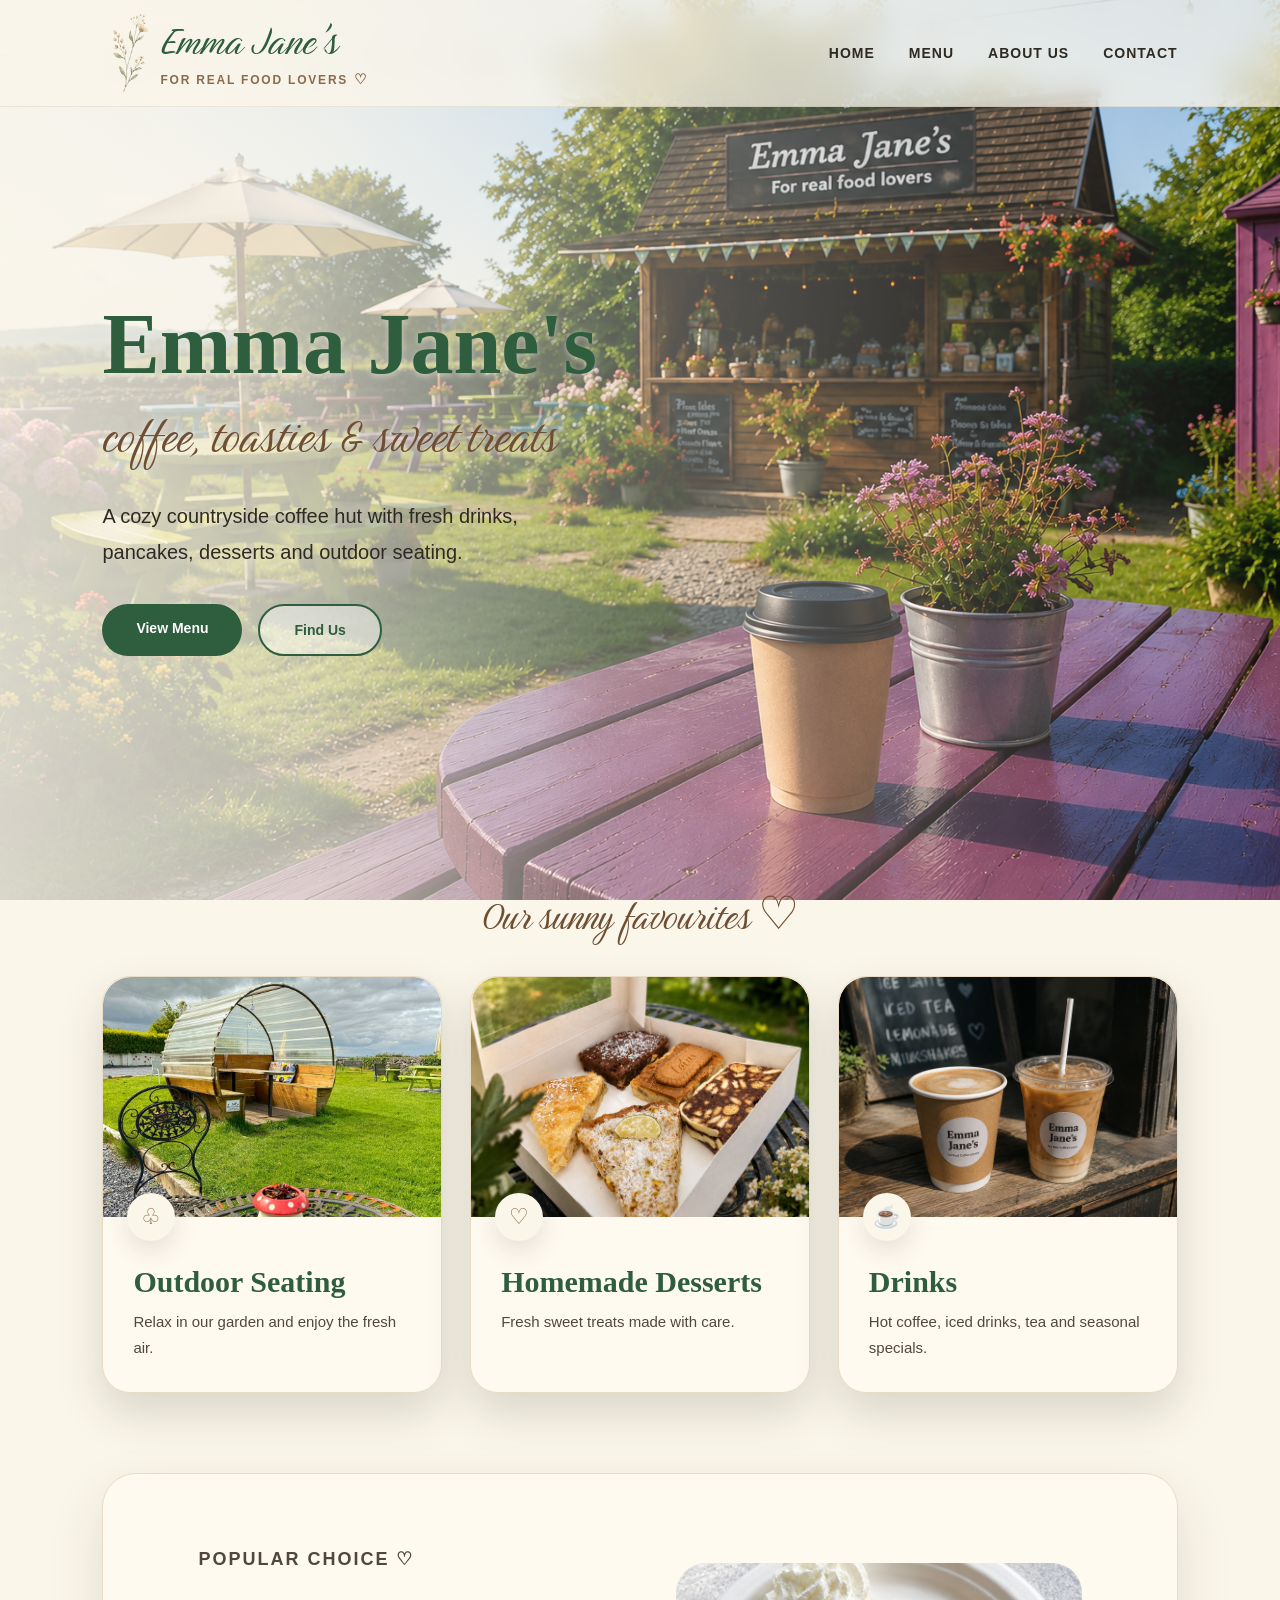
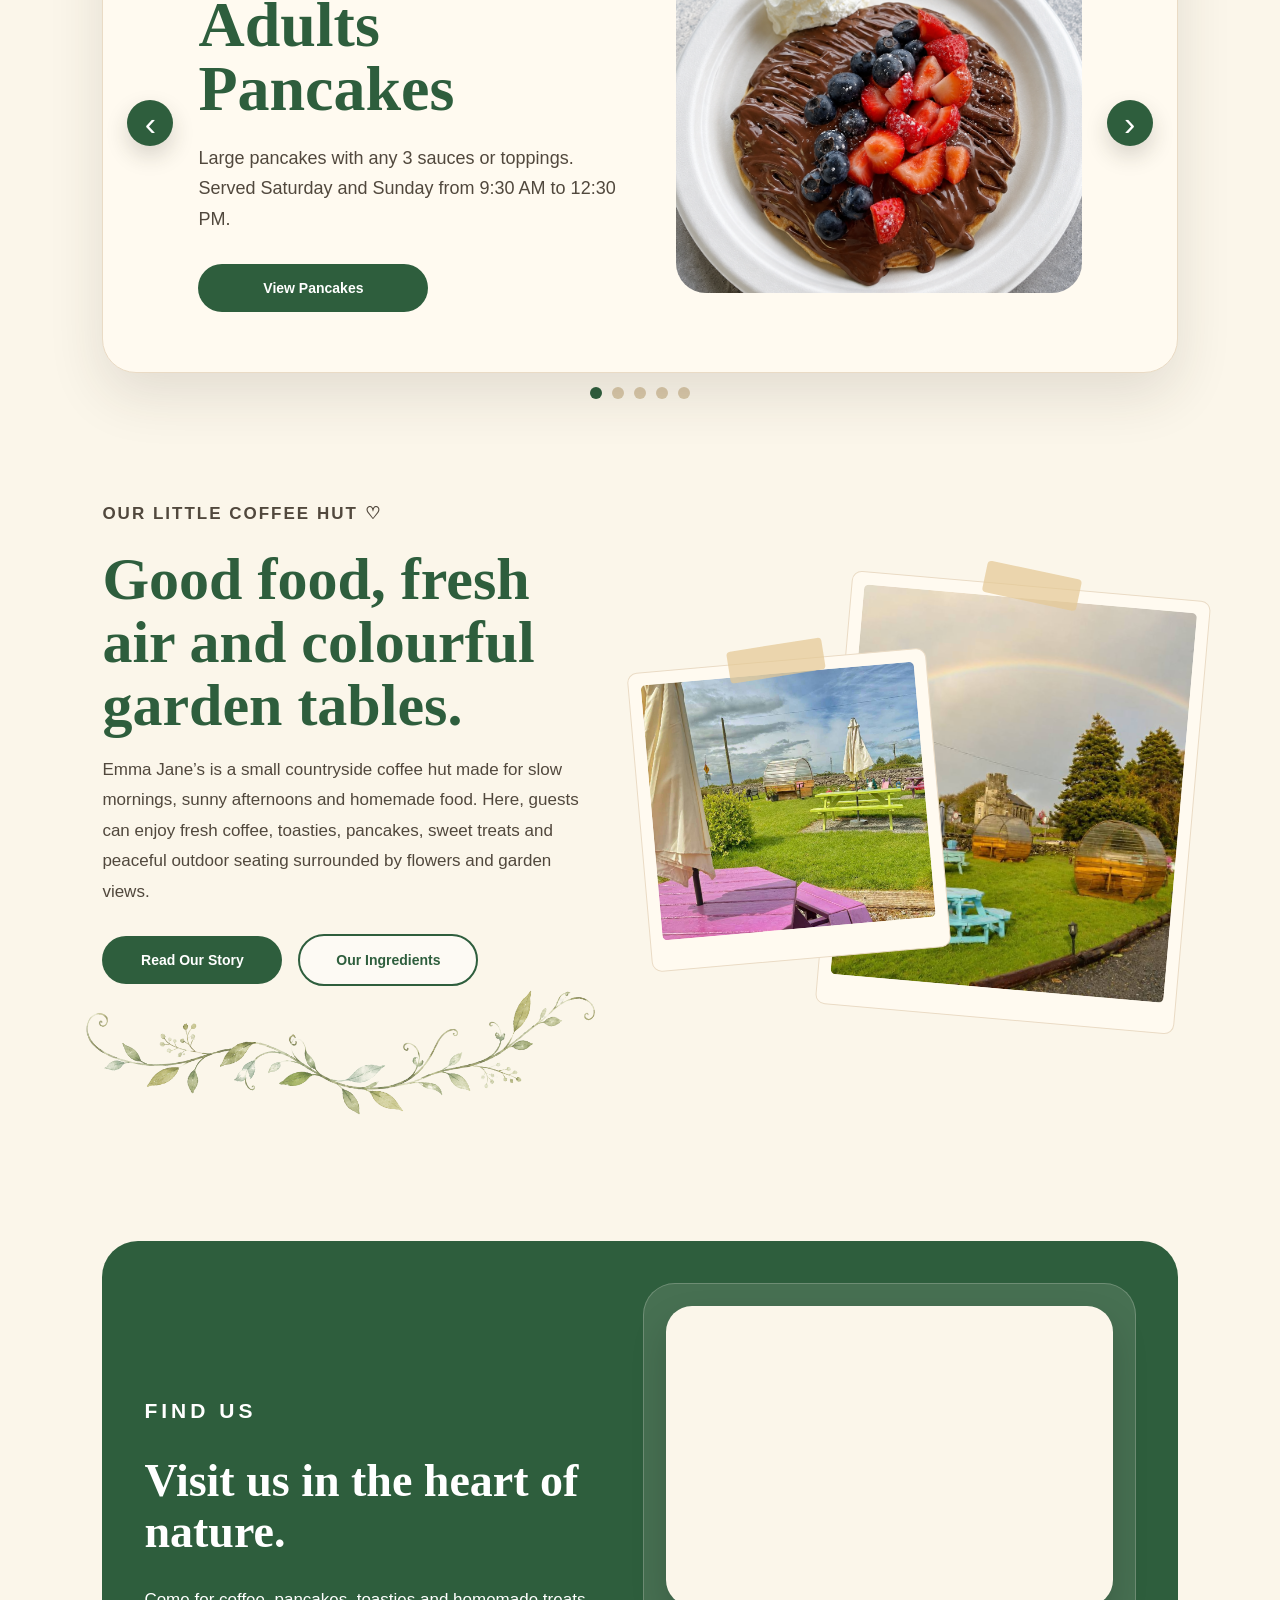
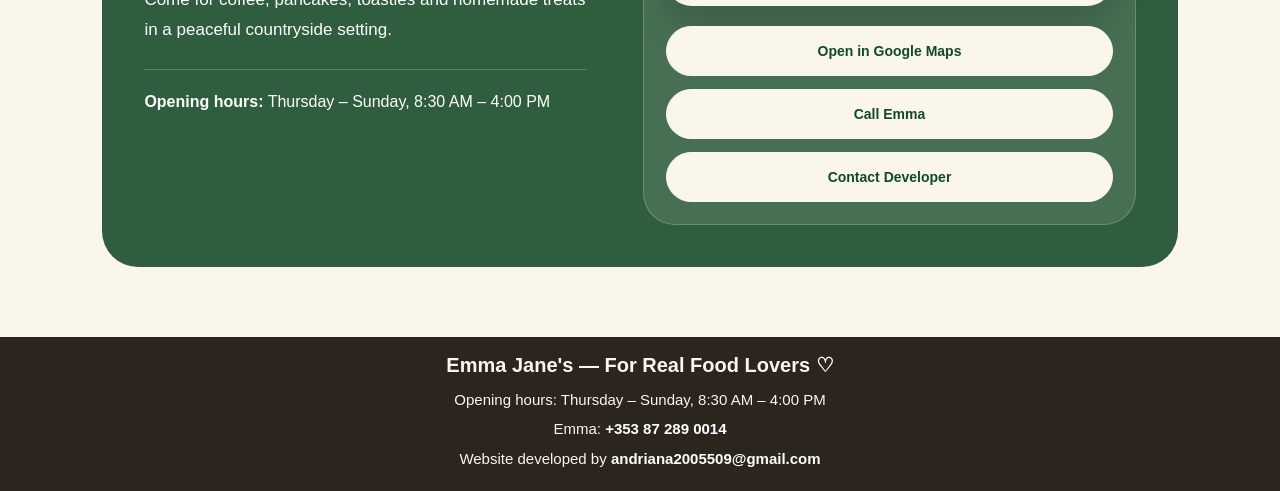
==== index.html @ 01cd0d57 "Add favicon" ====
<!DOCTYPE html>
<html lang="en">
<head>
    <meta charset="UTF-8">
    <meta name="viewport" content="width=device-width, initial-scale=1.0">

    <title>Emma Jane's Coffee Hut | Coffee, Toasties & Sweet Treats</title>
    <meta name="description" content="Emma Jane's Coffee Hut with coffee, toasties, pancakes, cakes, outdoor seating, vegan and gluten free treats.">
<link rel="icon" type="image/png" href="./assets/images/hero/favicon.png">
    <link rel="stylesheet" href="assets/css/style.css">
    <link rel="stylesheet" href="assets/css/home.css">
</head>

<body>

<header class="header">
    <nav class="navbar">
        <a href="index.html" class="logo">
            Emma Jane's
            <span>For Real Food Lovers</span>
        </a>

        <ul class="nav-links" id="navMenu">
            <li><a href="index.html">Home</a></li>
            <li><a href="pages/menu.html">Menu</a></li>
            <li><a href="#about">About Us</a></li>
            <li><a href="#contact">Contact</a></li>
        </ul>

        <button class="hamburger-btn" id="hamburgerBtn" aria-label="Open menu">☰</button>
    </nav>
</header>

<main>

    <section class="hero">
        <div class="hero-content">
            <h1>Emma Jane's</h1>

            <p class="tagline">coffee, toasties & sweet treats</p>

            <p class="hero-text">
                A cozy countryside coffee hut with fresh drinks, pancakes,
                desserts and outdoor seating.
            </p>

            <div class="hero-buttons">
                <a href="pages/menu.html" class="btn primary-btn">View Menu</a>
                <a href="#contact" class="btn secondary-btn">Find Us</a>
            </div>
        </div>
    </section>

    <div class="feature-intro">
        <p>Our sunny favourites ♡</p>
    </div>

    <section class="feature-strip">
    <a href="#about" class="feature-card">
        <div class="feature-photo outdoor-photo"></div>

        <div class="feature-content">
            <div class="feature-icon">♧</div>
            <h3>Outdoor Seating</h3>
            <p>Relax in our garden and enjoy the fresh air.</p>
        </div>
    </a>

    <a href="pages/menu.html?category=cakes" class="feature-card">
        <div class="feature-photo desserts-photo"></div>

        <div class="feature-content">
            <div class="feature-icon">♡</div>
            <h3>Homemade Desserts</h3>
            <p>Fresh sweet treats made with care.</p>
        </div>
    </a>

    <a href="pages/menu.html?category=hot-drinks" class="feature-card">
        <div class="feature-photo drinks-photo"></div>

        <div class="feature-content">
            <div class="feature-icon">☕</div>
            <h3>Drinks</h3>
            <p>Hot coffee, iced drinks, tea and seasonal specials.</p>
        </div>
    </a>
</section>
<section class="popular-carousel">
    <div class="popular-carousel-inner">

        <button class="carousel-btn prev-btn" id="prevPopularBtn">‹</button>

        <div class="popular-slide active">
            <div class="popular-content">
                <div class="popular-info">
                    <p class="section-label">Popular choice ♡</p>
                    <h2>Adults Pancakes</h2>
                    <p>
                         Large pancakes with any 3 sauces or toppings.
    Served Saturday and Sunday from 9:30 AM to 12:30 PM.
                    </p>

                    <a href="pages/menu.html?category=pancakes" class="btn primary-btn">
                        View Pancakes
                    </a>
                </div>

                <div class="popular-photo-box pancakes-carousel-photo">
                    <img src="assets/images/menu/pancakes/adult-pancakes.jpg" alt="Adults Pancakes">
                </div>
            </div>
        </div>

        <div class="popular-slide">
            <div class="popular-content">
                <div class="popular-info">
                    <p class="section-label">Popular choice ♡</p>
                    <h2>Carrot Cake</h2>
                    <p>
                         Soft homemade carrot cake with walnuts and smooth cream cheese.
    Perfect with coffee or tea.
                    </p>

                    <a href="pages/menu.html?category=cakes" class="btn primary-btn">
                        View Cakes
                    </a>
                </div>

                <div class="popular-photo-box cakes-carousel-photo">
                    <img src="assets/images/menu/cakes/carrot-cake.jpg" alt="Carrot Cake">
                </div>
            </div>
        </div>

        <div class="popular-slide">
            <div class="popular-content">
                <div class="popular-info">
                    <p class="section-label">Popular choice ♡</p>
                    <h2>Cosy Hot Coffee</h2>
                    <p>
                        Freshly made hot coffee for slow mornings,
                        sweet treats and chilly afternoons.
                    </p>

                    <a href="pages/menu.html?category=hot-drinks" class="btn primary-btn">
                        View Drinks
                    </a>
                </div>

                <div class="popular-photo-box drinks-carousel-photo">
                    <img src="assets/images/drinks/hot-drinks.jpg" alt="Cosy Hot Coffee">
                </div>
            </div>
        </div>

        <div class="popular-slide">
            <div class="popular-content">
                <div class="popular-info">
                    <p class="section-label">Popular choice ♡</p>
                    <h2>Nutella Stuffed Cookie</h2>
                    <p>
                        Soft cookie filled with Nutella.
                        A rich sweet treat for chocolate lovers.
                    </p>

                    <a href="pages/menu.html?category=cakes" class="btn primary-btn">
                        View Cookies
                    </a>
                </div>

                <div class="popular-photo-box cookie-carousel-photo">
                    <img src="assets/images/menu/cakes/nutella-stuffed-cookie.jpg" alt="Nutella Stuffed Cookie">
                </div>
            </div>
        </div>

        <div class="popular-slide">
    <div class="popular-content">
        <div class="popular-info">
            <p class="section-label">Popular choice ♡</p>
            <h2>Blueberry Scone</h2>
            <p>
                Fresh blueberry scone served with jam and butter.
                A cosy bakery favourite.
            </p>

            <a href="pages/menu.html?category=scones" class="btn primary-btn">
                View Scones
            </a>
        </div>

        <div class="popular-photo-box scone-carousel-photo">
            <img src="assets/images/menu/scones/blueberry-scone.jpg" alt="Blueberry Scone">
        </div>
    </div>
</div>

        <button class="carousel-btn next-btn" id="nextPopularBtn">›</button>
    </div>

    <div class="popular-dots">
        <button class="popular-dot active"></button>
        <button class="popular-dot"></button>
        <button class="popular-dot"></button>
        <button class="popular-dot"></button>
        <button class="popular-dot"></button>
    </div>
</section>
   <section class="intro section" id="about">
        <div class="intro-text">
            <p class="section-label">Our little coffee hut ♡</p>

            <h2>Good food, fresh air and colourful garden tables.</h2>

            <p>
                Emma Jane’s is a small countryside coffee hut made for slow mornings,
                sunny afternoons and homemade food. Here, guests can enjoy fresh coffee,
                toasties, pancakes, sweet treats and peaceful outdoor seating surrounded
                by flowers and garden views.
            </p>

            <div class="story-button-wrap">
                <a href="#" class="btn primary-btn" id="openStoryBtn">
        Read Our Story
    </a>

    <button class="btn secondary-btn" id="openIngredientsBtn" type="button">
        Our Ingredients
    </button>
                <img 
                    src="assets/images/decor/vine_under_button_transparent.png" 
                    alt="" 
                    class="button-vine"
                >
            </div>
        </div>

        <div class="intro-images scrapbook-gallery">
            <div class="scrapbook-photo photo-left">
                <img src="assets/images/about/outdoor-seting.jpg" alt="Emma Jane's treats">
            </div>

            <div class="scrapbook-photo photo-right">
                <img src="assets/images/about/rainbow-garden.jpg" alt="Emma Jane's garden">
            </div>
        </div>
    </section>

    <section class="location section" id="contact">
    <div class="location-info">
        <p class="section-label">Find us</p>

        <h2>Visit us in the heart of nature.</h2>

        <p>
            Come for coffee, pancakes, toasties and homemade treats
    in a peaceful countryside setting.
        </p>

        <div class="location-details">
            <p>
                <strong>Opening hours:</strong>
                Thursday – Sunday, 8:30 AM – 4:00 PM
            </p>
        </div>
    </div>

    <div class="location-side">
        <div class="map-card">
            <iframe
                src="https://www.google.com/maps/embed?pb=!1m18!1m12!1m3!1d2392.3890068399005!2d-8.81142248856985!3d53.15705917211918!2m3!1f0!2f0!3f0!3m2!1i1024!2i768!4f13.1!3m3!1m2!1s0x485b852b1f5d51af%3A0xf2ce708e7ddb3369!2sEmma%20Jane&#39;s%20Coffee%20Hut!5e0!3m2!1sen!2sie!4v1779116969604!5m2!1sen!2sie&hl=en"
                loading="lazy"
                referrerpolicy="no-referrer-when-downgrade"
                allowfullscreen>
            </iframe>
        </div>

        <div class="location-actions">
            <a 
                href="https://maps.app.goo.gl/HZrDMuoQFXX9dSi77?g_st=it" 
                class="btn secondary-btn" 
                target="_blank"
            >
                Open in Google Maps
            </a>

            <a href="tel:+353872890014" class="btn secondary-btn">
                Call Emma
            </a>

            <a href="mailto:andriana2005509@gmail.com" class="btn secondary-btn">
                Contact Developer
            </a>
        </div>
    </div>
</section>

</main>
<div class="ingredients-modal" id="ingredientsModal">
    <div class="ingredients-modal-card">
        <button class="ingredients-close" id="closeIngredientsBtn" type="button">×</button>

        <div class="ingredients-modal-text">
            <p class="section-label">Behind every cup ♡</p>
            <h2>Good drinks start with good ingredients.</h2>
            <p>
                We use selected coffee, milk, chai and chocolate powder to prepare warm,
cosy drinks every day.
            </p>
        </div>

        <div class="ingredients-gallery">
            <div class="ingredient-photo-card">
                <img src="assets/images/ingredients/coffee.jpg" alt="Coffee used at Emma Jane's">
                <span>Coffee</span>
            </div>

            <div class="ingredient-photo-card">
                <img src="assets/images/ingredients/milk.jpg" alt="Milk used at Emma Jane's">
                <span>Milk</span>
            </div>

            <div class="ingredient-photo-card">
    <img src="assets/images/ingredients/chai.jpg" alt="Chai and chocolate powder used at Emma Jane's">
    <span>Chai & Chocolate Powder</span>
</div>
        </div>
    </div>
</div>

<div class="story-transition" id="storyTransition">
    <div class="branch-grow">
        <img src="assets/images/decor/branch-right.png" alt="Growing branch">
    </div>

    <article class="story-paper" id="story-paper">
        <p class="paper-label">Emma Jane's Archive</p>

        <h2>Our Story</h2>

        <div class="story-paper-content">
            <div class="story-text">
                <p>
                    Before Emma Jane’s became the cosy coffee hut it is today,
                    Emma had her own food truck where she served burgers and
                    simple homemade food. It was a small beginning, but it gave
                    her the idea of creating a place where people could enjoy
                    good food, fresh air and a friendly atmosphere.
                </p>

                <p>
                    After thinking about it for a long time, Emma finally opened
                    the café in 2021. Since then, it has changed many times:
                    the menu grew, the space became more comfortable, the garden
                    seating improved, and every little detail was made better
                    step by step.
                </p>

                <p>
                    Today, Emma Jane’s is the result of all those changes and
                    ideas. It is now the place you see today — a warm countryside
                    café with coffee, toasties, pancakes, homemade treats and
                    colourful outdoor tables.
                </p>
            </div>

            <figure class="archive-photo">
                <img src="assets/images/about/archive-cafe.jpg" alt="Emma Jane's archive café photo">
                <figcaption>One of the early cosy days at Emma Jane’s ♡</figcaption>
            </figure>
        </div>

        <button class="close-paper" id="closeStoryBtn">Close Story</button>
    </article>
</div>

<footer class="footer">
    <p class="footer-title">Emma Jane's — For Real Food Lovers ♡</p>

    <p class="footer-contact">
        Opening hours: Thursday – Sunday, 8:30 AM – 4:00 PM
    </p>

    <p class="footer-contact">
        Emma:
        <a href="tel:+353872890014">+353 87 289 0014</a>
    </p>

    <p class="developer-info">
        Website developed by
        <a href="mailto:andriana2005509@gmail.com">
            andriana2005509@gmail.com
        </a>
    </p>
</footer>
<script src="assets/js/main.js"></script>
<script src="assets/js/carousel.js"></script>

</body>
</html>
---- assets/css/style.css ----
@font-face {
    font-display: swap;
    font-family: "Birthstone";
    font-style: normal;
    font-weight: 400;
    src: url("../fonts/birthstone-v16-latin-regular.woff2") format("woff2");
}

* {
    margin: 0;
    padding: 0;
    box-sizing: border-box;
}

html {
    scroll-behavior: smooth;
}

body {
    font-family: Arial, sans-serif;
    background-color: #fbf6ea;
    color: #2e2a22;
}

a {
    text-decoration: none;
}

/* Header */

.header {
    position: fixed;
    top: 0;
    width: 100%;
    z-index: 1000;
    padding: 20px 8%;
    background: rgba(251, 246, 234, 0.75);
    backdrop-filter: blur(14px);
    border-bottom: 1px solid rgba(139, 107, 74, 0.12);
}

.navbar {
    display: flex;
    justify-content: space-between;
    align-items: center;
}

.logo {
    position: relative;
    display: inline-block;
    padding-left: 58px;
    font-family: "Birthstone", cursive;
    color: #2e5e3d;
    font-size: 48px;
    font-weight: 400;
    line-height: 0.9;
}

.logo::before {
    content: "";
    position: absolute;
    left: 0;
    top: -8px;
    width: 56px;
    height: 82px;
    background-image: url("../images/decor/delicate_watercolor_botanical_sprig_transparent.png");
    background-size: contain;
    background-repeat: no-repeat;
    background-position: center;
    opacity: 0.9;
}

.logo span {
    display: block;
    margin-top: 10px;
    font-family: Arial, sans-serif;
    font-size: 12px;
    color: #8b6b4a;
    font-weight: 700;
    letter-spacing: 1.8px;
    text-transform: uppercase;
}

.logo span::after {
    content: " ♡";
    font-size: 14px;
    color: #8b6b4a;
}

.nav-links {
    display: flex;
    gap: 34px;
    list-style: none;
}

.nav-links a {
    position: relative;
    color: #2e2a22;
    font-size: 14px;
    font-weight: 700;
    text-transform: uppercase;
    letter-spacing: 1px;
}

.nav-links a::after {
    content: "";
    position: absolute;
    left: 0;
    bottom: -7px;
    width: 0;
    height: 2px;
    background-color: #7aa35d;
    transition: 0.3s ease;
}

.nav-links a:hover::after {
    width: 100%;
}


.hamburger-btn {
    display: none;
    border: none;
    background: transparent;
    color: #2e5e3d;
    font-size: 30px;
    font-weight: 800;
    cursor: pointer;
    line-height: 1;
}

/* Buttons */

.btn {
    display: inline-block;
    padding: 16px 34px;
    border-radius: 40px;
    font-size: 14px;
    font-weight: 700;
    transition: all 0.3s ease;
}

.primary-btn {
    background-color: #2e5e3d;
    color: #ffffff;
}

.primary-btn:hover {
    background-color: #7aa35d;
    transform: translateY(-2px);
}

.secondary-btn {
    border: 2px solid #2e5e3d;
    color: #2e5e3d;
    background-color: rgba(255, 255, 255, 0.45);
}

.secondary-btn:hover {
    background-color: #2e5e3d;
    color: #ffffff;
    transform: translateY(-2px);
}

/* Common sections */

.section {
    padding: 90px 8%;
}

.section-label {
    color: #8b6b4a;
    text-transform: uppercase;
    letter-spacing: 2px;
    font-size: 13px;
    font-weight: 700;
    margin-bottom: 18px;
}

.section h2 {
    font-family: Georgia, serif;
    font-size: 48px;
    color: #2e5e3d;
    margin-bottom: 18px;
}

.section p {
    font-size: 17px;
    line-height: 1.8;
    color: #51483d;
}

/* Footer */

.footer {
    padding: 16px 20px;
    text-align: center;
    background: #2b251d;
    color: #fbf6ea;
}

.footer-title {
    font-size: 20px;
    font-weight: 700;
    margin-bottom: 10px;
}

.footer-contact,
.developer-info {
    font-size: 15px;
    line-height: 1.7;
    margin-bottom: 4px;
}

.footer a {
    color: #ffffff;
    font-weight: 800;
}


.footer a:hover,
.developer-info a:hover {
    color: #7aa35d;
}

/* Mobile common */

@media (max-width: 700px) {
    .header {
        position: sticky;
        top: 0;
        z-index: 1000;
        width: 100%;
        padding: 14px 5%;
        background: rgba(251, 246, 234, 0.96);
        backdrop-filter: blur(14px);
        box-shadow: 0 4px 18px rgba(46, 42, 34, 0.08);
    }

    .navbar {
        position: relative;
        flex-direction: row;
        align-items: center;
        justify-content: space-between;
        gap: 0;
    }

    .logo {
        padding-left: 44px;
        font-size: 36px;
        line-height: 0.9;
        text-align: left;
        margin: 0;
    }

    .logo::before {
        width: 42px;
        height: 62px;
        top: -7px;
    }

    .logo span {
        margin-top: 8px;
        font-size: 10px;
        letter-spacing: 1.4px;
    }

    .hamburger-btn {
        display: block;
    }

    .nav-links {
        display: none;
        position: absolute;
        top: calc(100% + 14px);
        left: 0;
        right: 0;
        flex-direction: column;
        align-items: center;
        gap: 16px;
        padding: 22px;
        background: #fbf6ea;
        border: 1px solid #eadbc5;
        border-radius: 0 0 24px 24px;
        box-shadow: 0 18px 35px rgba(46, 42, 34, 0.16);
    }

    .nav-links.show {
        display: flex;
    }

    .nav-links li a {
        font-size: 15px;
    }

    .section {
        padding: 60px 6%;
    }

    .section h2 {
        font-size: 38px;
    }
}

/* Story transition overlay */

.story-transition {
    position: fixed;
    inset: 0;
    z-index: 9999;
    background: rgba(251, 246, 234, 0.97);
    display: flex;
    align-items: center;
    justify-content: center;
    opacity: 0;
    pointer-events: none;
    overflow: hidden;
    transition: opacity 0.4s ease;
}

.story-transition.active {
    opacity: 1;
    pointer-events: auto;
}

/* Growing branch */

.branch-grow {
    position: absolute;
    left: -9%;
    top: 50%;
    width: 76%;
    transform: translateY(-50%);
    z-index: 1;
    opacity: 0;
}

.branch-grow img {
    width: 100%;
    display: block;
    transform-origin: left center;
    transform: scaleX(0);
}

.story-transition.active .branch-grow {
    opacity: 1;
}

.story-transition.active .branch-grow img {
    animation: growBranch 1.6s ease forwards;
}

@keyframes growBranch {
    0% {
        transform: scaleX(0);
        opacity: 0;
    }

    40% {
        opacity: 1;
    }

    100% {
        transform: scaleX(1);
        opacity: 1;
    }
}

/* Story paper */

.story-paper {
    position: relative;
    z-index: 2;
    width: min(1000px, 88%);
    padding: 34px 46px 30px;
    background:
        linear-gradient(rgba(255, 255, 255, 0.18), rgba(255, 255, 255, 0.04)),
        repeating-linear-gradient(
            to bottom,
            rgba(120, 95, 65, 0.03) 0px,
            rgba(120, 95, 65, 0.03) 1px,
            transparent 1px,
            transparent 28px
        ),
        #f1e4c9;
    border: 1px solid #d1bc95;
    border-radius: 6px;
    box-shadow: 0 28px 70px rgba(46, 42, 34, 0.25);
    transform: translateY(40px) scale(0.92) rotate(-2deg);
    opacity: 0;
}

.story-transition.active .story-paper {
    animation: showPaper 0.85s ease forwards;
    animation-delay: 1.05s;
}

@keyframes showPaper {
    0% {
        opacity: 0;
        transform: translateY(40px) scale(0.92) rotate(-2deg);
    }

    100% {
        opacity: 1;
        transform: translateY(0) scale(1) rotate(-1deg);
    }
}

.story-paper::before {
    content: "";
    position: absolute;
    inset: 12px;
    border: 1px solid rgba(139, 107, 74, 0.18);
    pointer-events: none;
}

.story-paper h2 {
    text-align: center;
    font-family: Georgia, serif;
    font-size: 44px;
    color: #2e5e3d;
    margin-bottom: 18px;
}

.story-paper p {
    font-size: 15px;
    line-height: 1.55;
    color: #3f382f;
    margin-bottom: 13px;
}

.close-paper {
    margin-top: 8px;
    padding: 12px 26px;
    border: none;
    border-radius: 40px;
    background: #2e5e3d;
    color: #ffffff;
    font-size: 14px;
    font-weight: 700;
    cursor: pointer;
    transition: 0.3s ease;
}

.close-paper:hover {
    background: #7aa35d;
    transform: translateY(-2px);
}
---- assets/css/home.css ----
/* Hero */

.hero {
    min-height: 100vh;
    padding: 210px 8% 150px;
    display: flex;
    align-items: center;
    background-image:
        linear-gradient(
            90deg,
            rgba(251, 246, 234, 0.86) 0%,
            rgba(251, 246, 234, 0.72) 24%,
            rgba(251, 246, 234, 0.38) 48%,
            rgba(251, 246, 234, 0.04) 100%
        ),
        url("../images/hero/cafe-outdoor-hero.jpg");
    background-size: cover;
    background-position: center 15%;
}
 #about {
    scroll-margin-top: 16px;
}

#contact {
    scroll-margin-top: 110px;
}
.hero-content {
    max-width: 620px;
}

.hero h1 {
    font-family: Georgia, serif;
    font-size: 86px;
    line-height: 0.95;
    color: #2e5e3d;
    font-weight: 700;
    margin-bottom: 12px;
    text-shadow: 0 2px 6px rgba(251, 246, 234, 0.55);
}

.tagline {
    font-family: "Birthstone", cursive;
    font-size: 56px;
    color: #6f4f34;
    margin-bottom: 24px;
    text-shadow: 0 2px 8px rgba(251, 246, 234, 0.85);
}

.hero-text {
    font-size: 20px;
    line-height: 1.8;
    max-width: 470px;
    margin-bottom: 34px;
}

.hero-buttons {
    display: flex;
    gap: 16px;
    flex-wrap: wrap;
}

/* Feature title */

.feature-intro {
    position: relative;
    width: 84%;
    margin: -15px auto 28px;
    text-align: center;
    z-index: 4;
}

.feature-intro p {
    font-family: "Birthstone", cursive;
    font-size: 46px;
    color: #6f4f34;
    margin-bottom: 4px;
}

/* Feature cards */

.feature-strip {
    width: 84%;
    margin: 0 auto 80px;
    display: grid;
    grid-template-columns: repeat(3, 1fr);
    gap: 28px;
    position: relative;
    z-index: 3;
}

.feature-card {
    position: relative;
    background: #fffaf0;
    border-radius: 28px;
    overflow: hidden;
    box-shadow: 0 20px 45px rgba(46, 42, 34, 0.16);
    border: 1px solid #eadbc5;
    transition: 0.3s ease;
    color: inherit;
}

.feature-card:hover {
    transform: translateY(-8px);
}

.feature-photo {
    height: 240px;
    background-size: cover;
    background-position: center;
    border-radius: 28px 28px 0 0;
}

.outdoor-photo {
    background-image: url("../images/features/outdoor-seating.jpg");
    background-position: center 52%;
}

.desserts-photo {
    background-image: url("../images/features/homemade-desserts.jpg");
    background-position: center 65%;
}

.drinks-photo {
    background-image: url("../images/features/drinks.jpg");
    background-position: center 70%;
}

.feature-content {
    padding: 30px 30px 32px;
    position: relative;
}

.feature-icon {
    width: 48px;
    height: 48px;
    border-radius: 50%;
    background-color: #fbf6ea;
    color: #8b6b4a;
    display: flex;
    align-items: center;
    justify-content: center;
    font-size: 22px;
    position: absolute;
    top: -24px;
    left: 24px;
    box-shadow: 0 10px 24px rgba(46, 42, 34, 0.12);
}

.feature-card h3 {
    margin-top: 18px;
    font-family: Georgia, serif;
    font-size: 30px;
    color: #2e5e3d;
    margin-bottom: 10px;
}

.feature-card p {
    color: #51483d;
    line-height: 1.7;
    font-size: 15px;
}

/* Popular carousel */

.popular-carousel {
    width: 84%;
    margin: 60px auto 90px;
}

.popular-carousel-inner {
    position: relative;
    min-height: 500px;
    background: #fffaf0;
    border: 1px solid #eadbc5;
    border-radius: 34px;
    box-shadow: 0 22px 55px rgba(46, 42, 34, 0.12);
    overflow: hidden;
}

.popular-slide {
    position: absolute;
    inset: 0;
    opacity: 0;
    pointer-events: none;
    transition: opacity 0.6s ease;
}

.popular-slide.active {
    opacity: 1;
    pointer-events: auto;
}

.popular-content {
    height: 100%;
    display: grid;
    grid-template-columns: 1fr 0.95fr;
    gap: 50px;
    align-items: center;
    padding: 70px 95px;
}

.popular-info {
    display: flex;
    flex-direction: column;
    justify-content: center;
}

.popular-info .section-label {
    margin-bottom: 18px;
}

.popular-info h2 {
    font-family: Georgia, serif;
    font-size: 64px;
    line-height: 1;
    color: #2e5e3d;
    margin-bottom: 22px;
}

.popular-info p {
    font-size: 18px;
    line-height: 1.7;
    color: #51483d;
    max-width: 560px;
    margin-bottom: 30px;
}

.popular-info .btn {
    width: fit-content;
    min-width: 230px;
    text-align: center;
}

.popular-photo-box {
    height: 330px;
    border: none;
    outline: none;
    border-radius: 30px;
    background: transparent;
    overflow: hidden;
    position: relative;
    align-self: center;
    justify-self: center;
    width: 100%;
}

.popular-photo-box span {
    display: none;
}

.popular-photo-box,
.popular-photo-box img {
    border: none !important;
    outline: none !important;
}

.popular-photo-box img {
    width: 100%;
    height: 100%;
    object-fit: cover;
    display: block;
}

/* Desktop carousel image positions */

.pancakes-carousel-photo img {
    object-position: center 55%;
    transform: scale(1.08);
}

.cakes-carousel-photo img {
    object-position: center 58%;
    transform: scale(1.02);
}

.drinks-carousel-photo img {
    object-position: center 90%;
    transform: scale(1.12);
}

.cookie-carousel-photo img {
    object-position: center 60%;
}

.scone-carousel-photo img {
    object-position: center 47%;
}

/* Carousel buttons */

.carousel-btn {
    position: absolute;
    top: 50%;
    z-index: 10;
    width: 46px;
    height: 46px;
    border: none;
    border-radius: 50%;
    background: #2e5e3d;
    color: #ffffff;
    font-size: 34px;
    line-height: 1;
    display: flex;
    align-items: center;
    justify-content: center;
    cursor: pointer;
    transform: translateY(-50%);
    box-shadow: 0 10px 22px rgba(46, 42, 34, 0.18);
    transition: 0.3s ease;
}

.carousel-btn:hover {
    background: #7aa35d;
}

.prev-btn {
    left: 24px;
}

.next-btn {
    right: 24px;
}

.popular-dots {
    display: flex;
    justify-content: center;
    gap: 10px;
    margin-top: 14px;
}

.popular-dot {
    width: 12px;
    height: 12px;
    border: none;
    border-radius: 50%;
    background: #d8c7a8;
    cursor: pointer;
}
.pancakes-carousel-photo img {
    object-position: center 55%;
    transform: scale(1.08);
}

.cakes-carousel-photo img {
    object-position: center 58%;
    transform: scale(1.02);
}

.cookie-carousel-photo img {
    object-position: center 60%;
    transform: scale(1.04);
}

.scone-carousel-photo img {
    object-position: center 47%;
    transform: scale(1.03);
}

.drinks-carousel-photo img {
    object-position: center 65%;
    transform: scale(1.12);
}
.popular-dot.active {
    background: #2e5e3d;
}
.ingredient-photo-card:nth-child(1) img {
    object-position: center 70%;
}

.ingredient-photo-card:nth-child(2) img {
    object-position: center 70%;
}

.ingredient-photo-card:nth-child(3) img {
    object-position: center 60%;
}
/* Intro / About preview */

.intro,
.location {
    display: grid;
    grid-template-columns: 1.05fr 0.95fr;
    gap: 56px;
    align-items: center;
}

.intro {
    position: relative;
    overflow: hidden;
    margin-top: -80px;
}

.intro-text {
    position: relative;
    z-index: 4;
}

.scrapbook-gallery {
    position: relative;
    width: 100%;
    max-width: 860px;
    height: 540px;
    justify-self: end;
}

.scrapbook-photo {
    position: absolute;
    background: #fffaf0;
    padding: 12px 12px 30px;
    border-radius: 10px;
    border: 1px solid #eadbc5;
    
}

.scrapbook-photo img {
    width: 100%;
    height: 100%;
    object-fit: cover;
    display: block;
    border-radius: 5px;
}

.photo-left {
    left: -70px;
    top: 145px;
    width: 300px;
    height: 330px;
    transform: rotate(-5deg);
    z-index: 4;
}

.photo-right {
    right: -35px;
    top: 70px;
    width: 440px;
    height: 520px;
    transform: rotate(5deg);
    z-index: 2;
}

.photo-left::before,
.photo-right::before {
    content: "";
    position: absolute;
    top: -17px;
    left: 50%;
    width: 96px;
    height: 32px;
    background: rgba(229, 202, 150, 0.72);
    border-radius: 4px;
    transform: translateX(-50%) rotate(-4deg);
    z-index: 5;
}

.photo-right::before {
    transform: translateX(-50%) rotate(7deg);
}

/* Vine under buttons */

.story-button-wrap {
    position: relative;
    display: flex;
    gap: 16px;
    flex-wrap: wrap;
    align-items: center;
    margin-top: 26px;
    padding-bottom: 70px;
}

.story-button-wrap .btn {
    position: relative;
    z-index: 2;
    margin-top: 0;
    min-width: 180px;
    text-align: center;
}

.button-vine {
    position: absolute;
    left: -42px;
    top: 48px;
    width: 630px;
    opacity: 0.75;
    pointer-events: none;
    z-index: 1;
    transform: rotate(-2deg);
}

/* Ingredients modal */

.ingredients-modal {
    position: fixed;
    inset: 0;
    z-index: 9999;
    display: none;
    align-items: center;
    justify-content: center;
    padding: 28px;
    background: rgba(34, 30, 25, 0.42);
    backdrop-filter: blur(10px);
}

.ingredients-modal.active {
    display: flex;
}

.ingredients-modal-card {
    position: relative;
    width: min(980px, 100%);
    max-height: 90vh;
    padding: 48px;
    border-radius: 34px;
    background: #fbf6ea;
    border: 1px solid #eadbc5;
    box-shadow: 0 30px 80px rgba(46, 42, 34, 0.28);
}

.ingredients-close {
    position: absolute;
    top: 22px;
    right: 22px;
    width: 46px;
    height: 46px;
    border: none;
    border-radius: 50%;
    background: #fffaf0;
    color: #2e5e3d;
    font-size: 32px;
    line-height: 1;
    cursor: pointer;
    box-shadow: 0 10px 22px rgba(46, 42, 34, 0.12);
}

.ingredients-modal-text {
    max-width: 680px;
    margin-bottom: 34px;
}

.ingredients-modal-text h2 {
    font-family: Georgia, serif;
    font-size: 44px;
    line-height: 1.08;
    color: #2e5e3d;
    margin-bottom: 16px;
}

.ingredients-modal-text p:not(.section-label) {
    font-size: 18px;
    line-height: 1.7;
    color: #51483d;
}

.ingredients-gallery {
    display: grid;
    grid-template-columns: repeat(3, minmax(0, 1fr));
    gap: 22px;
}

.ingredient-photo-card {
    overflow: hidden;
    border-radius: 26px;
    background: #fffaf0;
    border: 1px solid #eadbc5;
    box-shadow: 0 14px 32px rgba(46, 42, 34, 0.1);
}

.ingredient-photo-card img {
    width: 100%;
    height: 270px;
    object-fit: cover;
    display: block;
}

.ingredient-photo-card span {
    display: block;
    padding: 18px 20px;
    font-family: Georgia, serif;
    font-size: 24px;
    color: #2e5e3d;
    font-weight: 700;
}

/* Location */


.location .secondary-btn {
    background-color: #fbf6ea;
}

.location-details p {
    margin-bottom: 10px;
}

.location-details a {
    color: #ffffff;
    font-weight: 700;
}

.location-actions {
    display: flex;
    flex-direction: column;
    gap: 14px;
    align-items: flex-start;
}

.location-actions .btn {
    min-width: 230px;
    text-align: center;
}

/* Story popup with growing branch */

.story-transition {
    position: fixed;
    inset: 0;
    z-index: 9999;
    background: rgba(251, 246, 234, 0.97);
    display: flex;
    align-items: center;
    justify-content: center;
    opacity: 0;
    pointer-events: none;
    overflow: hidden;
    transition: opacity 0.4s ease;
}

.story-transition.active {
    opacity: 1;
    pointer-events: auto;
}


/* Location / Find us */

.location {
    position: relative;
    overflow: hidden;
    display: grid;
    grid-template-columns: 0.9fr 1fr;
    gap: 56px;
    align-items: center;
    background-color: #2e5e3d;
    color: #ffffff;
    border-radius: 36px;
    margin: 70px 8%;
    padding: 42px;
}

.location h2,
.location p,
.location .section-label {
    color: #ffffff;
}

.location-info {
    max-width: 620px;
}

.location .section-label {
    margin-bottom: 26px;
    font-size: 21px;
    letter-spacing: 4px;
    font-weight: 700;
    text-transform: uppercase;
}

.location h2 {
    max-width: 560px;
    font-family: Georgia, serif;
    font-size: 46px;
    line-height: 1.1;
    margin-bottom: 28px;
    color: #ffffff;
}

.location-info > p:not(.section-label) {
    max-width: 560px;
    font-size: 17px;
    line-height: 1.75;
    margin-bottom: 24px;
    color: #ffffff;
}

.location-details {
    margin-top: 18px;
    padding-top: 18px;
    border-top: 1px solid rgba(251, 246, 234, 0.22);
}

.location-details p {
    margin-bottom: 0;
    font-size: 16px;
    line-height: 1.7;
    color: #ffffff;
}

.location-details strong {
    color: #ffffff;
    font-weight: 800;
}

.location-side {
    display: flex;
    flex-direction: column;
    gap: 20px;
    padding: 22px;
    border-radius: 32px;
    background: rgba(251, 246, 234, 0.12);
    border: 1px solid rgba(251, 246, 234, 0.22);
}

.map-card {
    width: 100%;
    height: 300px;
    overflow: hidden;
    border-radius: 26px;
    border: 1px solid rgba(251, 246, 234, 0.35);
    background: #fbf6ea;
    box-shadow: 0 18px 36px rgba(0, 0, 0, 0.16);
}

.map-card iframe {
    width: 100%;
    height: 100%;
    border: 0;
    display: block;
}

.location-actions {
    display: grid;
    grid-template-columns: 1fr;
    gap: 13px;
}

.location-actions .btn {
    width: 100%;
    min-width: 0;
    text-align: center;
    background: #fbf6ea;
    color: #0f4930;
    border: 1px solid #fbf6ea;
}

.location-actions .btn:hover {
    background: #eadbc5;
    border-color: #eadbc5;
}

@keyframes branchContainerGrow {
    0% {
        width: 0;
        opacity: 0;
    }

    25% {
        opacity: 1;
    }

    100% {
        width: 78%;
        opacity: 1;
    }
}

.story-paper {
    position: relative;
    z-index: 2;
    width: min(1000px, 88%);
    padding: 34px 46px 30px;
    background:
        linear-gradient(rgba(255, 255, 255, 0.18), rgba(255, 255, 255, 0.04)),
        repeating-linear-gradient(
            to bottom,
            rgba(120, 95, 65, 0.03) 0px,
            rgba(120, 95, 65, 0.03) 1px,
            transparent 1px,
            transparent 28px
        ),
        #f1e4c9;
    border: 1px solid #d1bc95;
    border-radius: 6px;
    box-shadow: 0 28px 70px rgba(46, 42, 34, 0.25);
    transform: translateX(-45px) scale(0.92) rotate(-2deg);
    opacity: 0;
}

.story-transition.active .story-paper {
    animation: newspaperAppear 0.85s ease forwards;
    animation-delay: 1.25s;
}

@keyframes newspaperAppear {
    0% {
        opacity: 0;
        transform: translateX(-45px) scale(0.92) rotate(-2deg);
    }

    100% {
        opacity: 1;
        transform: translateX(0) scale(1) rotate(-1deg);
    }
}

.story-paper::before {
    content: "";
    position: absolute;
    inset: 12px;
    border: 1px solid rgba(139, 107, 74, 0.18);
    pointer-events: none;
}

.story-paper h2 {
    text-align: center;
    font-family: Georgia, serif;
    font-size: 44px;
    color: #2e5e3d;
    margin-bottom: 18px;
}

.story-paper p {
    font-size: 15px;
    line-height: 1.55;
    color: #3f382f;
    margin-bottom: 13px;
}

.story-paper-content {
    display: grid;
    grid-template-columns: 1fr 245px;
    gap: 26px;
    align-items: start;
}

.archive-photo {
    position: relative;
    z-index: 2;
    background: #fffaf0;
    padding: 9px 9px 22px;
    border: 1px solid #d8c7a8;
    box-shadow: 0 14px 30px rgba(46, 42, 34, 0.18);
    transform: rotate(2deg);
}

.archive-photo img {
    width: 100%;
    height: 245px;
    object-fit: cover;
    display: block;
    filter: sepia(0.12) contrast(0.96);
}

.archive-photo figcaption {
    margin-top: 7px;
    font-family: "Birthstone", cursive;
    font-size: 22px;
    line-height: 1.2;
    color: #7a6041;
    text-align: center;
}

.close-paper {
    margin-top: 8px;
    padding: 12px 26px;
    border: none;
    border-radius: 40px;
    background: #2e5e3d;
    color: #ffffff;
    font-size: 14px;
    font-weight: 700;
    cursor: pointer;
    transition: 0.3s ease;
}

.close-paper:hover {
    background: #7aa35d;
    transform: translateY(-2px);
}
/* Tablet */

@media (max-width: 900px) {
    .hero h1 {
        font-size: 70px;
    }

    .tagline {
        font-size: 42px;
    }

    .feature-intro {
        margin: 25px auto 24px;
    }

    .feature-strip {
        grid-template-columns: 1fr;
        margin: 40px auto 60px;
    }

    .feature-photo {
        height: 300px;
    }

    .popular-carousel {
        width: 90%;
    }

    .popular-carousel-inner {
        min-height: 650px;
    }

    .popular-content {
        grid-template-columns: 1fr;
        padding: 55px 60px;
        gap: 30px;
    }

    .popular-info h2 {
        font-size: 48px;
    }

   .popular-photo-box {
    width: 100%;
    height: 330px;
    position: relative;
    align-self: center;
    justify-self: center;
    overflow: hidden;
    border: none;
    outline: none;
    border-radius: 30px;
    background: transparent;
}

.popular-photo-box img {
    width: 100%;
    height: 100%;
    display: block;
    object-fit: cover;
    border: none;
    outline: none;
}

.popular-photo-box span {
    display: none;
}
.pancakes-carousel-photo img {
    object-position: center 55%;
    transform: scale(1.08);
}

.cakes-carousel-photo img {
    object-position: center 58%;
    transform: scale(1.02);
}

.cookie-carousel-photo img {
    object-position: center 60%;
    transform: scale(1.04);
}

.scone-carousel-photo img {
    object-position: center 47%;
    transform: scale(1.03);
}

.drinks-carousel-photo img {
    object-position: center 90%;
    transform: scale(1.12);
}
    .intro,
    .location {
        grid-template-columns: 1fr;
    }

    .scrapbook-gallery {
        justify-self: start;
        max-width: 700px;
        height: 470px;
    }

    .photo-left {
        left: -10px;
        top: 120px;
        width: 350px;
        height: 260px;
    }

    .photo-right {
        right: 0;
        top: 10px;
        width: 380px;
        height: 430px;
    }

    .location {
        margin: 40px 5%;
    }
}

/* Mobile story popup */

@media (max-width: 700px) {
    .branch-grow {
        left: -20%;
        top: 35%;
        height: 260px;
    }

    .branch-grow img {
        width: 650px;
    }

    .story-transition.active .branch-grow {
        animation: branchContainerGrowMobile 1.5s ease forwards;
    }

    @keyframes branchContainerGrowMobile {
        0% {
            width: 0;
            opacity: 0;
        }

        25% {
            opacity: 1;
        }

        100% {
            width: 120%;
            opacity: 1;
        }
    }

    .story-paper {
        width: 92%;
        max-height: 90vh;
        overflow-y: auto;
        padding: 36px 26px 30px;
    }

    .story-paper h2 {
        font-size: 38px;
    }

    .story-paper-content {
        grid-template-columns: 1fr;
    }

    .archive-photo img {
        height: 220px;
    }
}

/* Mobile main page */

@media (max-width: 600px) {
    #about {
    scroll-margin-top: 120px;
}

#contact {
    scroll-margin-top: 90px;
}
    .hero {
        min-height: 590px;
        padding: 70px 6% 60px;
        background-position: center 30%;
        background-image:
            linear-gradient(
                90deg,
                rgba(251, 246, 234, 0.88) 0%,
                rgba(251, 246, 234, 0.82) 35%,
                rgba(251, 246, 234, 0.65) 55%,
                rgba(251, 246, 234, 0.38) 75%,
                rgba(251, 246, 234, 0.16) 90%,
                rgba(251, 246, 234, 0.05) 100%
            ),
            url("../images/hero/cafe-outdoor-hero.jpg");
    }

    .hero-content {
        max-width: 360px;
        padding-top: 15px;
    }

    .hero h1 {
        font-size: 50px;
        line-height: 0.95;
        margin-bottom: 12px;
        text-shadow: 0 1px 4px rgba(251, 246, 234, 0.45);
    }

    .tagline {
        font-size: 34px;
        line-height: 1;
        margin-bottom: 22px;
    }

    .hero-text {
        max-width: 330px;
        font-size: 16px;
        line-height: 1.6;
        margin-bottom: 28px;
    }

    .hero-buttons {
        display: flex;
        gap: 12px;
        flex-wrap: nowrap;
    }

    .hero-buttons .btn {
        padding: 14px 22px;
        font-size: 14px;
        white-space: nowrap;
    }

    .feature-intro {
        width: 92%;
        margin: 44px auto 28px;
    }

    .feature-intro p {
        font-size: 36px;
    }

    .feature-strip {
        width: 90%;
        gap: 30px;
    }

    .feature-photo {
        height: 280px;
    }

    .outdoor-photo {
        background-position: center 52%;
    }

    .desserts-photo {
        background-position: center 60%;
    }

    .drinks-photo {
        background-position: center 65%;
    }

    .feature-content {
        padding: 36px 28px 34px;
    }

    .popular-carousel {
        width: 92%;
        margin: 55px auto 80px;
    }

    .popular-carousel-inner {
        min-height: 670px;
        border-radius: 26px;
    }

    .popular-content {
        grid-template-columns: 1fr;
        padding: 44px 28px 38px;
        gap: 26px;
    }

    .popular-info h2 {
        font-size: 38px;
    }

    .popular-info p {
        font-size: 16px;
    }

    .popular-info .btn {
        width: 100%;
        min-width: 0;
    }

    .popular-photo-box {
        height: 280px;
        border-radius: 24px;
    }

    .pancakes-carousel-photo img {
        object-position: center 52%;
        transform: scale(1.08);
    }

    .cakes-carousel-photo img {
        object-position: center 55%;
        transform: scale(1.04);
    }

    .drinks-carousel-photo img {
        object-position: center 78%;
        transform: scale(1.12);
    }

    .cookie-carousel-photo img {
        object-position: center 64%;
        transform: scale(1.04);
    }

    .scone-carousel-photo img {
        object-position: center 48%;
        transform: scale(1.03);
    }

    .carousel-btn {
        width: 40px;
        height: 40px;
        font-size: 28px;
    }

    .prev-btn {
        left: 10px;
    }

    .next-btn {
        right: 10px;
    }

 .intro {
    display: block;
    padding-top: 10px;
    margin-top: -15px;
    overflow: visible;
}

.intro-text {
    transform: none;
    position: relative;
    z-index: 5;
}

.intro-text h2 {
    font-size: 42px;
    line-height: 1.05;
    margin-bottom: 26px;
}

.intro-text > p:not(.section-label) {
    font-size: 16px;
    line-height: 1.65;
    margin-bottom: 30px;
}

.story-button-wrap {
    position: relative;
    display: flex;
    gap: 14px;
    flex-wrap: nowrap;
    align-items: center;
    margin-top: 0;
    padding-bottom: 95px;
}

.story-button-wrap .btn {
    min-width: 0;
    flex: 1;
    padding-left: 14px;
    padding-right: 14px;
    white-space: nowrap;
}

.button-vine {
    display: block;
    position: absolute;
    left: -18px;
    top: 60px;
    width: 450px;
    opacity: 0.65;
    pointer-events: none;
    z-index: 1;
    transform: rotate(-2deg);
}

.scrapbook-gallery {
    overflow: visible;
    max-width: 100%;
}


    .scrapbook-photo {
        position: absolute;
    }

.photo-left {
    left: 2%;
    top: 130px;
    width: 47%;
    height: 300px;
    transform: rotate(-5deg);
    z-index: 4;
}

.photo-right {
    right: 2%;
    top: 195px;
    width: 63%;
    height: 450px;
    transform: rotate(5deg);
    z-index: 2;
}
    .ingredients-modal {
        padding: 16px;
    }

    .ingredients-modal-card {
       
        max-height: 90vh;
    overflow-y: auto;
    }

    .ingredients-close {
        top: 14px;
        right: 14px;
        width: 40px;
        height: 40px;
        font-size: 28px;
    }

    .ingredients-modal-text {
        margin-bottom: 24px;
        padding-right: 38px;
    }

    .ingredients-modal-text h2 {
        font-size: 34px;
    }

    .ingredients-modal-text p:not(.section-label) {
        font-size: 16px;
    }

    .ingredients-gallery {
        grid-template-columns: 1fr;
        gap: 18px;
    }

    .ingredient-photo-card img {
        height: 400px;
    }
.ingredient-photo-card:nth-child(1) img {
    object-position: center 65%;
}

.ingredient-photo-card:nth-child(2) img {
    object-position: center 65%;
}

.ingredient-photo-card:nth-child(3) img {
    object-position: center 55%;
}
    .location {
        margin: 180px 4%;
        padding: 42px 26px;
        border-radius: 28px;
    }

    .location-actions {
        width: 100%;
    }

    .location-actions .btn {
        width: 100%;
        min-width: 0;
    }
     .footer {
        padding: 15px 10px;
        text-align: center;
    }

    .footer-title {
        font-size: 16px;
        line-height: 1.4;
        margin-bottom: 6px;
    }

    .footer-contact,
    .developer-info {
        font-size: 12px;
        line-height: 1.55;
        margin-bottom: 3px;
    }

    .footer a {
        font-size: 12px;
        word-break: break-word;
    }
}
/* =========================================================
   Mobile fix: About scrapbook photos inside screen
========================================================= */

@media (max-width: 600px) {
    body {
        overflow-x: hidden;
    }

    .intro {
        overflow: hidden;
    }

    .scrapbook-gallery {
        position: relative;
        width: 100%;
        max-width: 100%;
        height: 560px;
        overflow: hidden;
        margin-top: 10px;
    }

    .photo-left {
        left: 3%;
        top: 80px;
        width: 46%;
        height: 280px;
        transform: rotate(-5deg);
        z-index: 4;
    }

    .photo-right {
        right: 3%;
        top: 145px;
        width: 58%;
        height: 390px;
        transform: rotate(5deg);
        z-index: 2;
    }

    .scrapbook-photo img {
        width: 100%;
        height: 100%;
        object-fit: cover;
    }
}
/* =========================================================
   Tablet fix: center intro text and move scrapbook photos down
========================================================= */

@media (min-width: 601px) and (max-width: 900px) {
    .intro {
        display: block;
        text-align: center;
        overflow: hidden;
        padding-top: 20px;
    }

    .intro-text {
        max-width: 720px;
        margin: 0 auto;
        text-align: center;
    }

    .intro-text h2,
    .intro-text p {
        margin-left: auto;
        margin-right: auto;
    }

    .story-button-wrap {
        justify-content: center;
        padding-bottom: 110px;
    }

    .button-vine {
        left: 50%;
        top: 58px;
        width: 620px;
        transform: translateX(-50%) rotate(-2deg);
    }

    .scrapbook-gallery {
        margin: 65px auto 0;
        justify-self: center;
        max-width: 720px;
        height: 560px;
    }

    .photo-left {
        left: 6%;
        top: 120px;
        width: 42%;
        height: 310px;
    }

    .photo-right {
        right: 6%;
        top: 175px;
        width: 56%;
        height: 430px;
    }
}
@media (max-width: 1100px) {
    .button-vine {
        width: 560px;
        left: -25px;
        top: 52px;
    }

    .story-button-wrap {
        padding-bottom: 95px;
    }
}

@media (max-width: 900px) {
    .button-vine {
        width: 500px;
        left: 50%;
        top: 60px;
        transform: translateX(-50%) rotate(-2deg);
    }

    .story-button-wrap {
        padding-bottom: 105px;
    }
}

@media (max-width: 700px) {
    .button-vine {
        width: 430px;
        left: 50%;
        top: 62px;
        transform: translateX(-50%) rotate(-2deg);
    }

    .story-button-wrap {
        padding-bottom: 90px;
    }
}

@media (max-width: 480px) {
    .button-vine {
        width: 360px;
        left: 50%;
        top: 66px;
        transform: translateX(-50%) rotate(-2deg);
    }

    .story-button-wrap {
        padding-bottom: 78px;
    }
}
/* =========================================================
   Final responsive intro layout
   No conflicts between desktop, small desktop, tablet and mobile
========================================================= */

/* 1200px - 1350px: photos stay on the right */
@media (min-width: 1200px) and (max-width: 1500px) {
    .intro {
        grid-template-columns: 0.95fr 1.05fr;
        gap: 30px;
        overflow: hidden;
    }

    .intro-text {
        max-width: 560px;
        z-index: 5;
    }

    .intro-text h2 {
        font-size: 60px;
        line-height: 1.05;
    }

    .intro-text > p:not(.section-label) {
        max-width: 540px;
    }

    .story-button-wrap {
        flex-wrap: nowrap;
        gap: 16px;
        padding-bottom: 95px;
    }

    .story-button-wrap .btn {
        min-width: 180px;
        white-space: nowrap;
    }

    .button-vine {
        width: 520px;
        left: -20px;
        top: 58px;
        transform: rotate(-2deg);
    }

    .scrapbook-gallery {
        max-width: 620px;
        height: 500px;
        justify-self: end;
        overflow: visible;
    }

    .photo-left {
        left: 10px;
        top: 120px;
        width: 300px;
        height: 300px;
    }

    .photo-right {
        right: -15px;
        top: 45px;
        width: 360px;
        height: 435px;
    }
}

/* 901px - 1199px: photos move under text */
@media (min-width: 901px) and (max-width: 1199px) {
    .intro {
        grid-template-columns: 1fr;
        gap: 20px;
        overflow: hidden;
    }

    .intro-text {
        max-width: 720px;
        margin: 0 auto;
        text-align: center;
        z-index: 5;
    }

    .intro-text h2 {
        font-size: 58px;
        line-height: 1.05;
    }

    .intro-text > p:not(.section-label) {
        max-width: 680px;
        margin-left: auto;
        margin-right: auto;
    }

    .story-button-wrap {
        justify-content: center;
        flex-wrap: nowrap;
        gap: 16px;
        padding-bottom: 100px;
    }

    .story-button-wrap .btn {
        min-width: 180px;
        white-space: nowrap;
    }

    .button-vine {
        width: 560px;
        left: 50%;
        top: 60px;
        transform: translateX(-50%) rotate(-2deg);
    }

    .scrapbook-gallery {
        max-width: 760px;
        width: 100%;
        height: 560px;
        margin: 40px auto 0;
        justify-self: center;
        overflow: hidden;
    }

    .photo-left {
        left: 6%;
        top: 90px;
        width: 42%;
        height: 320px;
    }

    .photo-right {
        right: 6%;
        top: 150px;
        width: 56%;
        height: 410px;
    }
}

/* 601px - 900px: tablet layout */
@media (min-width: 601px) and (max-width: 900px) {
    .intro {
        display: block;
        text-align: center;
        overflow: hidden;
        padding-top: 20px;
    }

    .intro-text {
        max-width: 720px;
        margin: 0 auto;
        text-align: center;
    }

    .intro-text h2,
    .intro-text p {
        margin-left: auto;
        margin-right: auto;
    }

    .story-button-wrap {
        justify-content: center;
        flex-wrap: nowrap;
        padding-bottom: 110px;
    }

    .story-button-wrap .btn {
        min-width: 180px;
        white-space: nowrap;
    }

    .button-vine {
        left: 50%;
        top: 58px;
        width: 500px;
        transform: translateX(-50%) rotate(-2deg);
    }

    .scrapbook-gallery {
        margin: 65px auto 0;
        justify-self: center;
        max-width: 720px;
        height: 560px;
        overflow: hidden;
    }

    .photo-left {
        left: 6%;
        top: 120px;
        width: 42%;
        height: 310px;
    }

    .photo-right {
        right: 6%;
        top: 175px;
        width: 56%;
        height: 430px;
    }
}

/* Up to 600px: mobile layout */
@media (max-width: 600px) {
    body {
        overflow-x: hidden;
    }

    .intro {
        display: block;
        overflow: hidden;
    }

    .story-button-wrap {
        flex-wrap: nowrap;
        padding-bottom: 95px;
    }

    .button-vine {
        width: 360px;
        left: 50%;
        top: 66px;
        transform: translateX(-50%) rotate(-2deg);
    }

    .scrapbook-gallery {
        position: relative;
        width: 100%;
        max-width: 100%;
        height: 560px;
        overflow: hidden;
        margin-top: 10px;
    }

    .photo-left {
        left: 3%;
        top: 80px;
        width: 46%;
        height: 280px;
        transform: rotate(-5deg);
        z-index: 4;
    }

    .photo-right {
        right: 3%;
        top: 145px;
        width: 58%;
        height: 390px;
        transform: rotate(5deg);
        z-index: 2;
    }
}
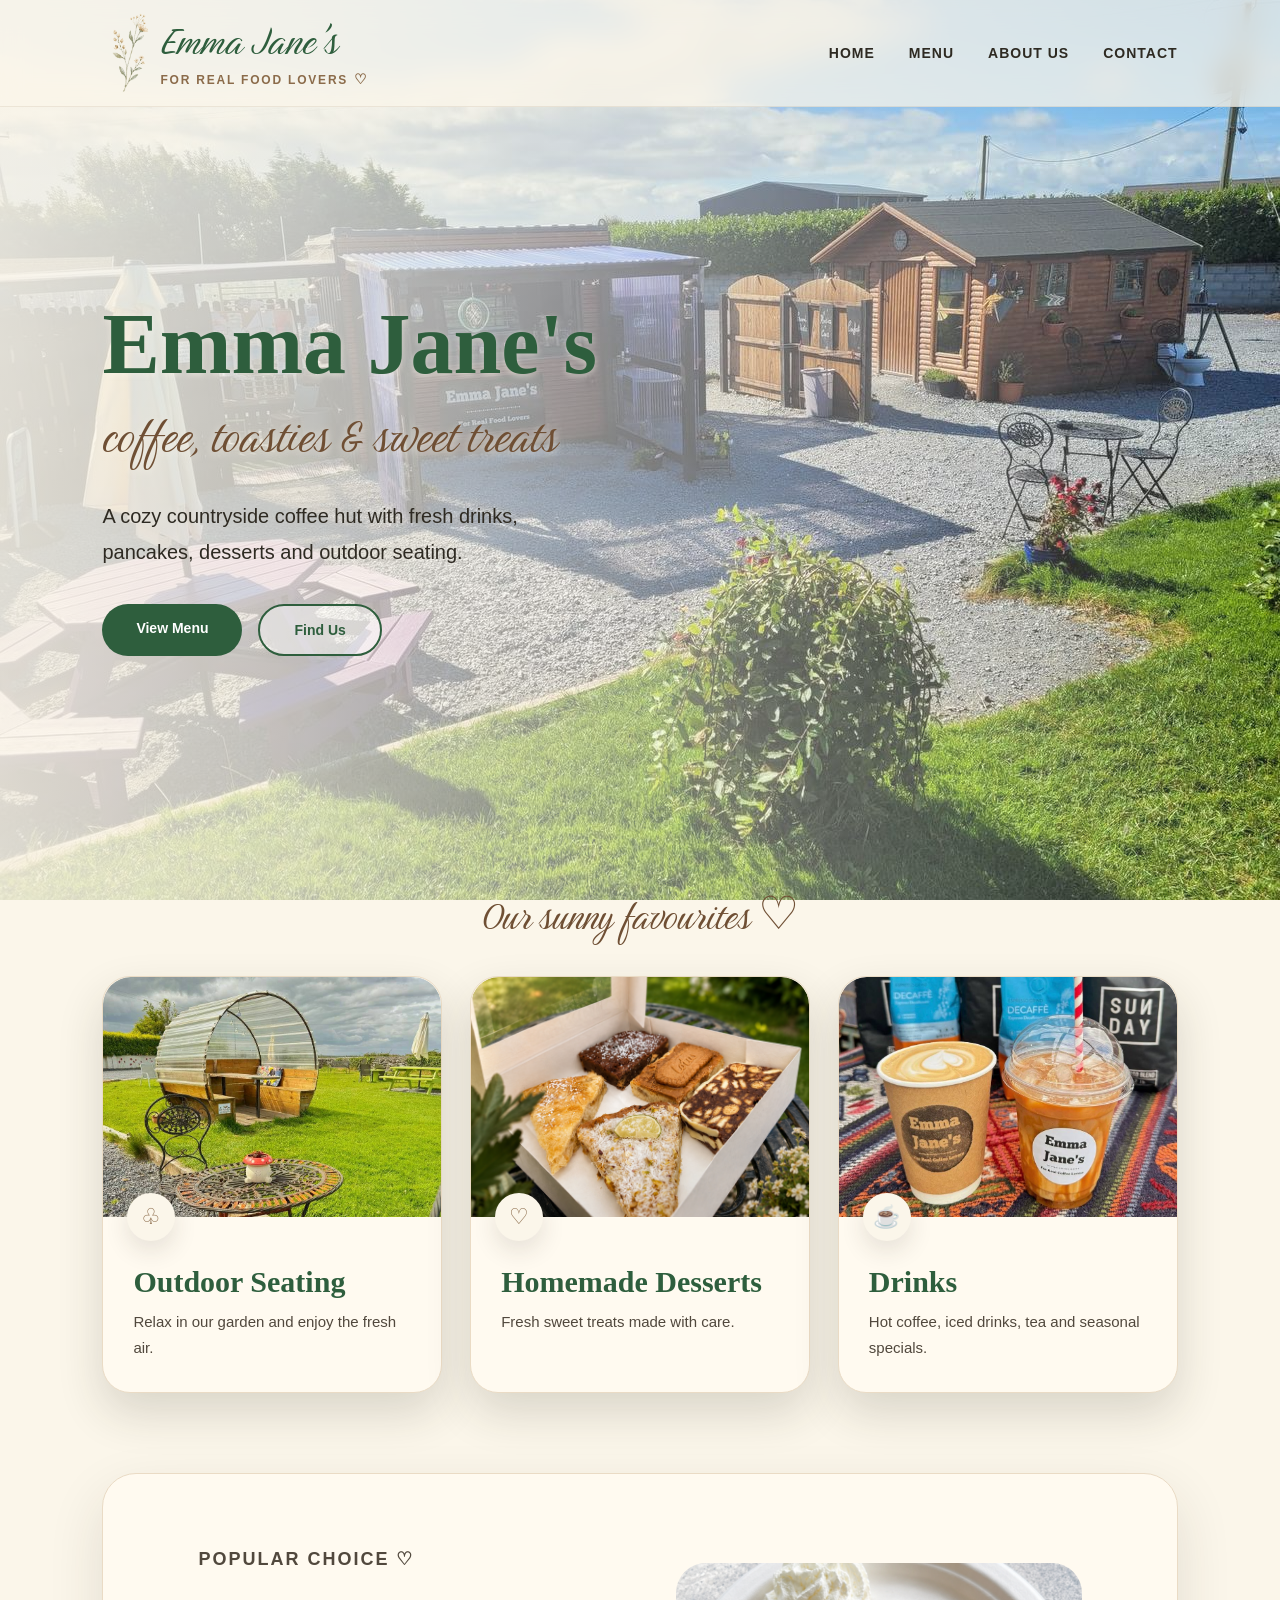
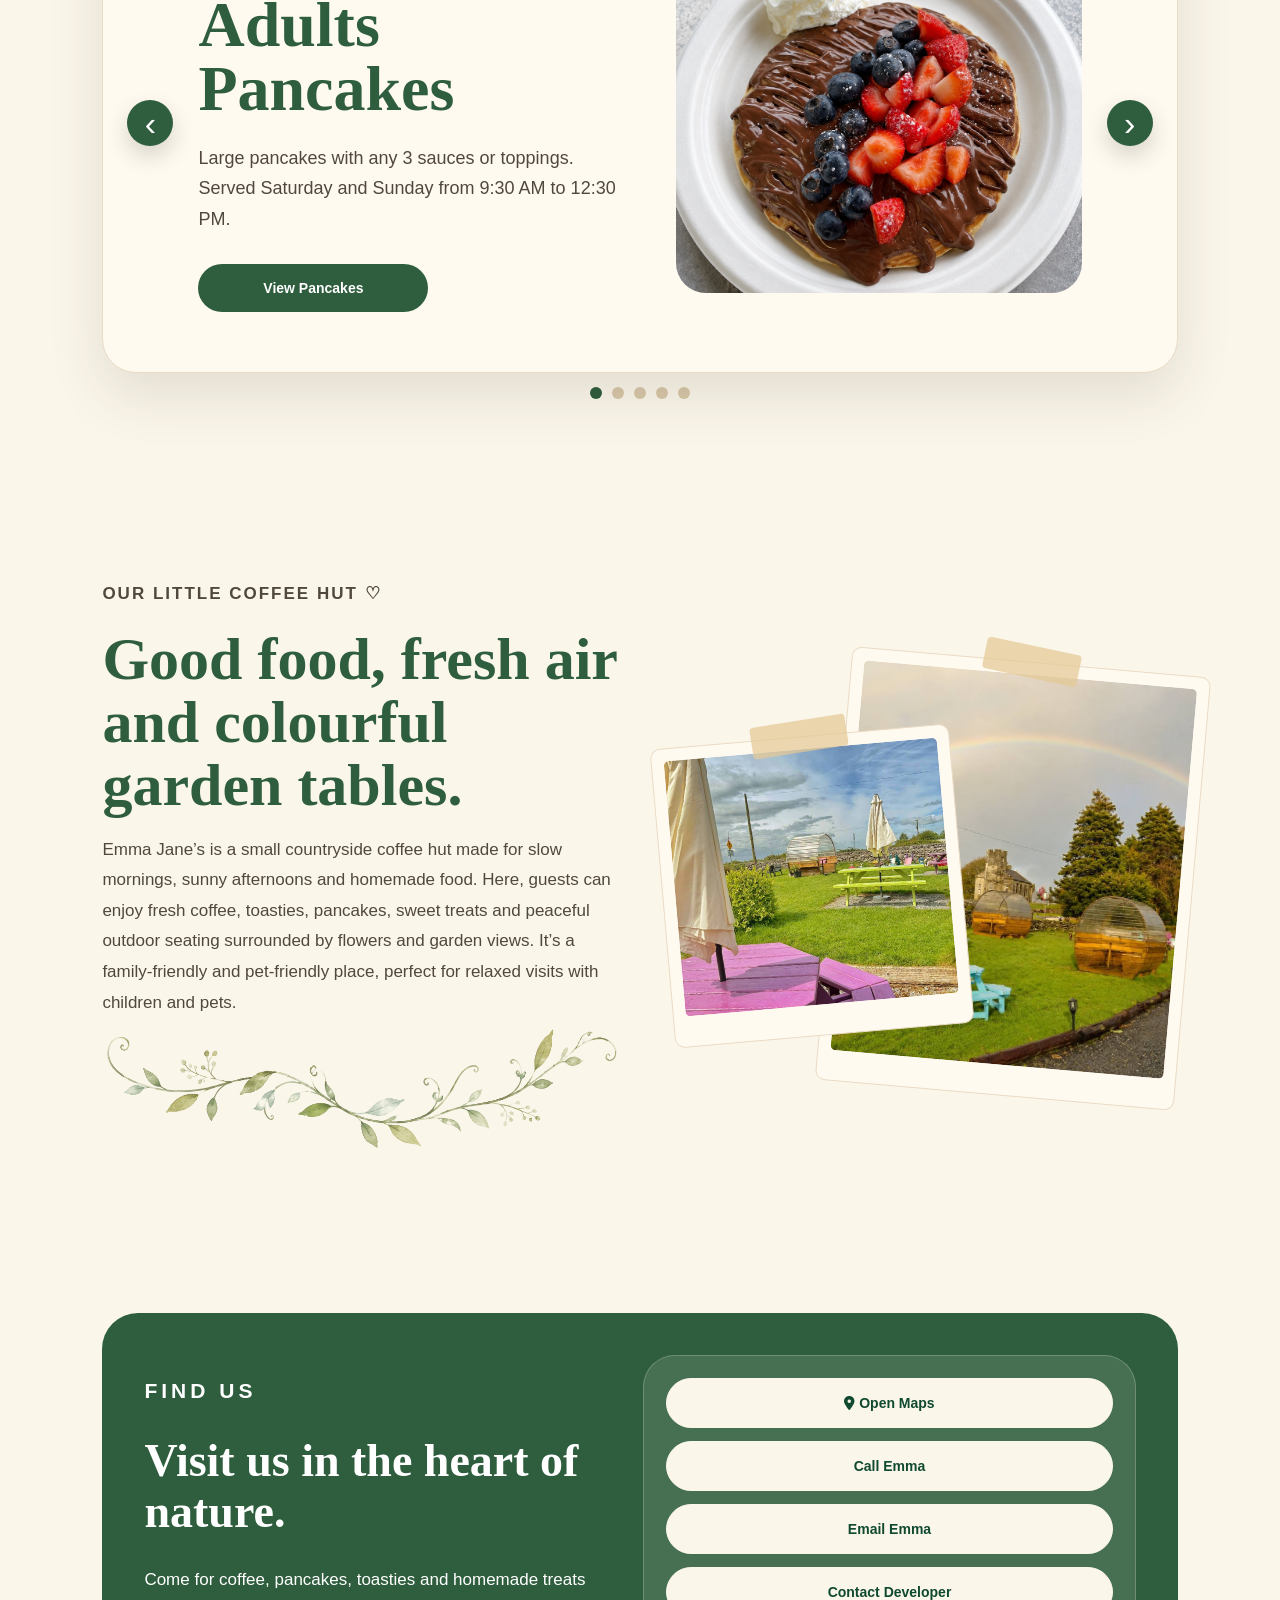
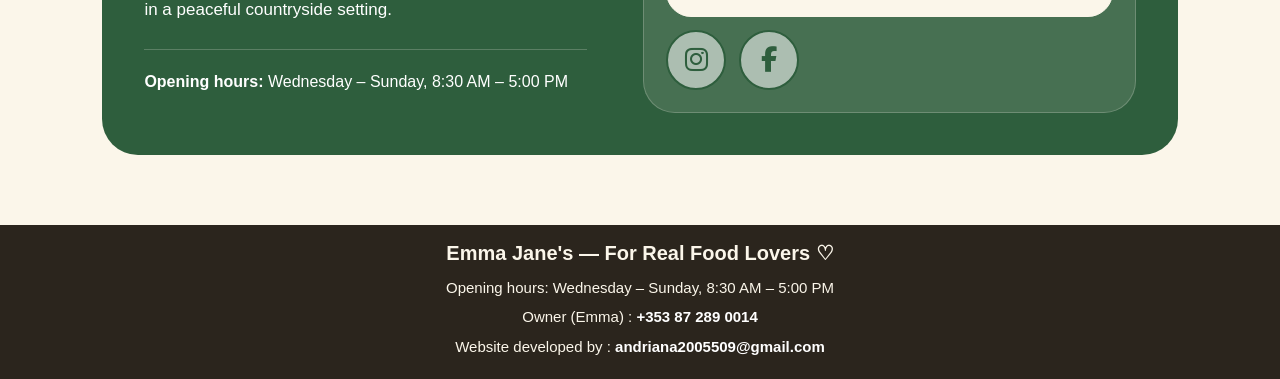
==== commit d92a966d: "your message" ====
--- a/index.html
+++ b/index.html
@@ -3,7 +3,7 @@
 <head>
     <meta charset="UTF-8">
     <meta name="viewport" content="width=device-width, initial-scale=1.0">
-
+<link rel="stylesheet" href="https://cdnjs.cloudflare.com/ajax/libs/font-awesome/6.5.2/css/all.min.css">
     <title>Emma Jane's Coffee Hut | Coffee, Toasties & Sweet Treats</title>
     <meta name="description" content="Emma Jane's Coffee Hut with coffee, toasties, pancakes, cakes, outdoor seating, vegan and gluten free treats.">
 <link rel="icon" type="image/png" href="./assets/images/hero/favicon.png">
@@ -133,26 +133,25 @@
             </div>
         </div>
 
-        <div class="popular-slide">
-            <div class="popular-content">
-                <div class="popular-info">
-                    <p class="section-label">Popular choice ♡</p>
-                    <h2>Cosy Hot Coffee</h2>
-                    <p>
-                        Freshly made hot coffee for slow mornings,
-                        sweet treats and chilly afternoons.
-                    </p>
-
-                    <a href="pages/menu.html?category=hot-drinks" class="btn primary-btn">
-                        View Drinks
-                    </a>
-                </div>
-
-                <div class="popular-photo-box drinks-carousel-photo">
-                    <img src="assets/images/drinks/hot-drinks.jpg" alt="Cosy Hot Coffee">
-                </div>
-            </div>
-        </div>
+       <div class="popular-slide">
+    <div class="popular-content">
+        <div class="popular-info">
+            <p class="section-label">Popular choice ♡</p>
+            <h2>Lemon Drizzle (GF)</h2>
+            <p>
+                Soft, moist lemon sponge topped with sweet citrus glaze.
+            </p>
+
+            <a href="pages/menu.html?category=cakes" class="btn primary-btn">
+                View Cakes
+            </a>
+        </div>
+
+        <div class="popular-photo-box drinks-carousel-photo">
+            <img src="assets/images/menu/cakes/lemon-drizzle.jpg" alt="Lemon Drizzle Cake">
+        </div>
+    </div>
+</div>
 
         <div class="popular-slide">
             <div class="popular-content">
@@ -208,44 +207,40 @@
     </div>
 </section>
    <section class="intro section" id="about">
-        <div class="intro-text">
-            <p class="section-label">Our little coffee hut ♡</p>
-
-            <h2>Good food, fresh air and colourful garden tables.</h2>
-
-            <p>
-                Emma Jane’s is a small countryside coffee hut made for slow mornings,
-                sunny afternoons and homemade food. Here, guests can enjoy fresh coffee,
-                toasties, pancakes, sweet treats and peaceful outdoor seating surrounded
-                by flowers and garden views.
-            </p>
-
-            <div class="story-button-wrap">
-                <a href="#" class="btn primary-btn" id="openStoryBtn">
-        Read Our Story
-    </a>
-
-    <button class="btn secondary-btn" id="openIngredientsBtn" type="button">
-        Our Ingredients
-    </button>
-                <img 
-                    src="assets/images/decor/vine_under_button_transparent.png" 
-                    alt="" 
-                    class="button-vine"
-                >
-            </div>
-        </div>
-
-        <div class="intro-images scrapbook-gallery">
-            <div class="scrapbook-photo photo-left">
-                <img src="assets/images/about/outdoor-seting.jpg" alt="Emma Jane's treats">
-            </div>
-
-            <div class="scrapbook-photo photo-right">
-                <img src="assets/images/about/rainbow-garden.jpg" alt="Emma Jane's garden">
-            </div>
-        </div>
-    </section>
+
+    <div class="intro-text">
+        <p class="section-label">Our little coffee hut ♡</p>
+
+        <h2>Good food, fresh air and colourful garden tables.</h2>
+
+        <p>
+            Emma Jane’s is a small countryside coffee hut made for slow mornings,
+            sunny afternoons and homemade food. Here, guests can enjoy fresh coffee,
+            toasties, pancakes, sweet treats and peaceful outdoor seating surrounded
+            by flowers and garden views. It’s a family-friendly and pet-friendly place,
+            perfect for relaxed visits with children and pets.
+        </p>
+
+         <div class="vine-wrap">
+        <img 
+            src="assets/images/decor/vine_under_button_transparent.png"
+            alt=""
+            class="button-vine"
+        />
+    </div>
+    </div>
+
+    <div class="intro-images scrapbook-gallery">
+        <div class="scrapbook-photo photo-left">
+            <img src="assets/images/about/outdoor-seting.jpg" alt="">
+        </div>
+
+        <div class="scrapbook-photo photo-right">
+            <img src="assets/images/about/rainbow-garden.jpg" alt="">
+        </div>
+    </div>
+
+</section>
 
     <section class="location section" id="contact">
     <div class="location-info">
@@ -255,140 +250,80 @@
 
         <p>
             Come for coffee, pancakes, toasties and homemade treats
-    in a peaceful countryside setting.
+            in a peaceful countryside setting.
         </p>
 
         <div class="location-details">
             <p>
                 <strong>Opening hours:</strong>
-                Thursday – Sunday, 8:30 AM – 4:00 PM
+                Wednesday – Sunday, 8:30 AM – 5:00 PM
             </p>
         </div>
     </div>
 
     <div class="location-side">
-        <div class="map-card">
-            <iframe
-                src="https://www.google.com/maps/embed?pb=!1m18!1m12!1m3!1d2392.3890068399005!2d-8.81142248856985!3d53.15705917211918!2m3!1f0!2f0!3f0!3m2!1i1024!2i768!4f13.1!3m3!1m2!1s0x485b852b1f5d51af%3A0xf2ce708e7ddb3369!2sEmma%20Jane&#39;s%20Coffee%20Hut!5e0!3m2!1sen!2sie!4v1779116969604!5m2!1sen!2sie&hl=en"
-                loading="lazy"
-                referrerpolicy="no-referrer-when-downgrade"
-                allowfullscreen>
-            </iframe>
-        </div>
-
+
+        <!-- BUTTONS -->
         <div class="location-actions">
-            <a 
-                href="https://maps.app.goo.gl/HZrDMuoQFXX9dSi77?g_st=it" 
-                class="btn secondary-btn" 
-                target="_blank"
-            >
-                Open in Google Maps
-            </a>
-
-            <a href="tel:+353872890014" class="btn secondary-btn">
-                Call Emma
-            </a>
-
-            <a href="mailto:andriana2005509@gmail.com" class="btn secondary-btn">
-                Contact Developer
-            </a>
-        </div>
+
+   <a href="https://maps.app.goo.gl/HZrDMuoQFXX9dSi77?g_st=it" 
+   class="btn secondary-btn icon-btn" 
+   target="_blank">
+
+    <i class="fa-solid fa-location-dot"></i>
+    Open Maps
+</a>
+
+    <a href="tel:+353872890014" class="btn secondary-btn">
+        Call Emma
+    </a>
+
+    <a href="mailto:emmamurray13@gmail.com" class="btn secondary-btn">
+        Email Emma
+    </a>
+<a href="mailto:andriana2005509@gmail.com" class="btn secondary-btn">
+        Contact Developer
+    </a>
+
+    <!-- SOCIAL ICONS -->
+    <a href="https://www.instagram.com/emmajanes_coffeehut?igsh=MWVlam9pZTlqbGp6bQ==" 
+       class="social-icon" 
+       target="_blank"
+       rel="noopener noreferrer"
+       aria-label="Instagram">
+        <i class="fa-brands fa-instagram"></i>
+    </a>
+
+    <a href="https://www.facebook.com/share/1B56fkQQr2/?mibextid=wwXIfr" 
+       class="social-icon" 
+       target="_blank"
+       rel="noopener noreferrer"
+       aria-label="Facebook">
+        <i class="fa-brands fa-facebook-f"></i>
+    </a>
+
+    
+</div>
     </div>
 </section>
 
 </main>
-<div class="ingredients-modal" id="ingredientsModal">
-    <div class="ingredients-modal-card">
-        <button class="ingredients-close" id="closeIngredientsBtn" type="button">×</button>
-
-        <div class="ingredients-modal-text">
-            <p class="section-label">Behind every cup ♡</p>
-            <h2>Good drinks start with good ingredients.</h2>
-            <p>
-                We use selected coffee, milk, chai and chocolate powder to prepare warm,
-cosy drinks every day.
-            </p>
-        </div>
-
-        <div class="ingredients-gallery">
-            <div class="ingredient-photo-card">
-                <img src="assets/images/ingredients/coffee.jpg" alt="Coffee used at Emma Jane's">
-                <span>Coffee</span>
-            </div>
-
-            <div class="ingredient-photo-card">
-                <img src="assets/images/ingredients/milk.jpg" alt="Milk used at Emma Jane's">
-                <span>Milk</span>
-            </div>
-
-            <div class="ingredient-photo-card">
-    <img src="assets/images/ingredients/chai.jpg" alt="Chai and chocolate powder used at Emma Jane's">
-    <span>Chai & Chocolate Powder</span>
-</div>
-        </div>
-    </div>
-</div>
-
-<div class="story-transition" id="storyTransition">
-    <div class="branch-grow">
-        <img src="assets/images/decor/branch-right.png" alt="Growing branch">
-    </div>
-
-    <article class="story-paper" id="story-paper">
-        <p class="paper-label">Emma Jane's Archive</p>
-
-        <h2>Our Story</h2>
-
-        <div class="story-paper-content">
-            <div class="story-text">
-                <p>
-                    Before Emma Jane’s became the cosy coffee hut it is today,
-                    Emma had her own food truck where she served burgers and
-                    simple homemade food. It was a small beginning, but it gave
-                    her the idea of creating a place where people could enjoy
-                    good food, fresh air and a friendly atmosphere.
-                </p>
-
-                <p>
-                    After thinking about it for a long time, Emma finally opened
-                    the café in 2021. Since then, it has changed many times:
-                    the menu grew, the space became more comfortable, the garden
-                    seating improved, and every little detail was made better
-                    step by step.
-                </p>
-
-                <p>
-                    Today, Emma Jane’s is the result of all those changes and
-                    ideas. It is now the place you see today — a warm countryside
-                    café with coffee, toasties, pancakes, homemade treats and
-                    colourful outdoor tables.
-                </p>
-            </div>
-
-            <figure class="archive-photo">
-                <img src="assets/images/about/archive-cafe.jpg" alt="Emma Jane's archive café photo">
-                <figcaption>One of the early cosy days at Emma Jane’s ♡</figcaption>
-            </figure>
-        </div>
-
-        <button class="close-paper" id="closeStoryBtn">Close Story</button>
-    </article>
-</div>
+
 
 <footer class="footer">
     <p class="footer-title">Emma Jane's — For Real Food Lovers ♡</p>
 
     <p class="footer-contact">
-        Opening hours: Thursday – Sunday, 8:30 AM – 4:00 PM
+        Opening hours: Wednesday – Sunday, 8:30 AM – 5:00 PM
     </p>
 
     <p class="footer-contact">
-        Emma:
+        Owner (Emma) :
         <a href="tel:+353872890014">+353 87 289 0014</a>
     </p>
 
     <p class="developer-info">
-        Website developed by
+        Website developed by :
         <a href="mailto:andriana2005509@gmail.com">
             andriana2005509@gmail.com
         </a>
--- a/assets/css/style.css
+++ b/assets/css/style.css
@@ -225,7 +225,7 @@
 
 /* Mobile common */
 
-@media (max-width: 700px) {
+@media (max-width: 800px) {
     .header {
         position: sticky;
         top: 0;
--- a/assets/css/home.css
+++ b/assets/css/home.css
@@ -10,7 +10,7 @@
             90deg,
             rgba(251, 246, 234, 0.86) 0%,
             rgba(251, 246, 234, 0.72) 24%,
-            rgba(251, 246, 234, 0.38) 48%,
+            rgba(251, 246, 234, 0.48) 48%,
             rgba(251, 246, 234, 0.04) 100%
         ),
         url("../images/hero/cafe-outdoor-hero.jpg");
@@ -385,24 +385,51 @@
 }
 
 .intro {
-    position: relative;
-    overflow: hidden;
-    margin-top: -80px;
-}
-
+    display: grid;
+    grid-template-columns: 1fr 1fr;
+    gap: 40px;
+    align-items: center;
+}
 .intro-text {
     position: relative;
     z-index: 4;
 }
 
-.scrapbook-gallery {
-    position: relative;
-    width: 100%;
-    max-width: 860px;
-    height: 540px;
-    justify-self: end;
-}
-
+
+.social-icon {
+    width: 60px;
+    height: 60px;
+
+    display: flex;
+    align-items: center;
+    justify-content: center;
+
+    border-radius: 50%;
+    border: 2px solid #2e5e3d;
+
+    background: rgba(255,255,255,0.55);
+    color: #2e5e3d;
+
+    font-size: 26px;
+
+    transition: 0.3s ease;
+}
+.location-actions {
+    display: flex !important;
+    flex-direction: row !important;
+    flex-wrap: wrap;
+    gap: 14px;
+    align-items: center;
+}
+.social-icon i {
+    font-size: 26px;
+}
+
+.social-icon:hover {
+    background: #2e5e3d;
+    color: white;
+    transform: scale(1.08);
+}
 .scrapbook-photo {
     position: absolute;
     background: #fffaf0;
@@ -411,7 +438,13 @@
     border: 1px solid #eadbc5;
     
 }
-
+.scrapbook-gallery {
+    position: relative;
+    width: 100%;
+    max-width: 860px;
+    height: 540px;
+    justify-self: end;
+}
 .scrapbook-photo img {
     width: 100%;
     height: 100%;
@@ -421,7 +454,7 @@
 }
 
 .photo-left {
-    left: -70px;
+    left: -20px;
     top: 145px;
     width: 300px;
     height: 330px;
@@ -456,134 +489,34 @@
     transform: translateX(-50%) rotate(7deg);
 }
 
-/* Vine under buttons */
-
-.story-button-wrap {
+
+
+.vine-wrap {
     position: relative;
-    display: flex;
-    gap: 16px;
-    flex-wrap: wrap;
-    align-items: center;
-    margin-top: 26px;
-    padding-bottom: 70px;
-}
-
-.story-button-wrap .btn {
+    margin-top: 6px;
+}
+
+.button-vine {
     position: relative;
-    z-index: 2;
-    margin-top: 0;
-    min-width: 180px;
-    text-align: center;
-}
-
-.button-vine {
-    position: absolute;
-    left: -42px;
-    top: 48px;
-    width: 630px;
+    display: block;
+    width: 100%;
+    max-width: 520px;
     opacity: 0.75;
     pointer-events: none;
-    z-index: 1;
-    transform: rotate(-2deg);
-}
-
-/* Ingredients modal */
-
-.ingredients-modal {
-    position: fixed;
-    inset: 0;
-    z-index: 9999;
-    display: none;
-    align-items: center;
-    justify-content: center;
-    padding: 28px;
-    background: rgba(34, 30, 25, 0.42);
-    backdrop-filter: blur(10px);
-}
-
-.ingredients-modal.active {
-    display: flex;
-}
-
-.ingredients-modal-card {
+}
+.button-vine {
     position: relative;
-    width: min(980px, 100%);
-    max-height: 90vh;
-    padding: 48px;
-    border-radius: 34px;
-    background: #fbf6ea;
-    border: 1px solid #eadbc5;
-    box-shadow: 0 30px 80px rgba(46, 42, 34, 0.28);
-}
-
-.ingredients-close {
-    position: absolute;
-    top: 22px;
-    right: 22px;
-    width: 46px;
-    height: 46px;
-    border: none;
-    border-radius: 50%;
-    background: #fffaf0;
-    color: #2e5e3d;
-    font-size: 32px;
-    line-height: 1;
-    cursor: pointer;
-    box-shadow: 0 10px 22px rgba(46, 42, 34, 0.12);
-}
-
-.ingredients-modal-text {
-    max-width: 680px;
-    margin-bottom: 34px;
-}
-
-.ingredients-modal-text h2 {
-    font-family: Georgia, serif;
-    font-size: 44px;
-    line-height: 1.08;
-    color: #2e5e3d;
-    margin-bottom: 16px;
-}
-
-.ingredients-modal-text p:not(.section-label) {
-    font-size: 18px;
-    line-height: 1.7;
-    color: #51483d;
-}
-
-.ingredients-gallery {
-    display: grid;
-    grid-template-columns: repeat(3, minmax(0, 1fr));
-    gap: 22px;
-}
-
-.ingredient-photo-card {
-    overflow: hidden;
-    border-radius: 26px;
-    background: #fffaf0;
-    border: 1px solid #eadbc5;
-    box-shadow: 0 14px 32px rgba(46, 42, 34, 0.1);
-}
-
-.ingredient-photo-card img {
-    width: 100%;
-    height: 270px;
-    object-fit: cover;
     display: block;
-}
-
-.ingredient-photo-card span {
-    display: block;
-    padding: 18px 20px;
-    font-family: Georgia, serif;
-    font-size: 24px;
-    color: #2e5e3d;
-    font-weight: 700;
-}
-
+    width: clamp(280px, 45vw, 520px);
+    opacity: 0.75;
+    pointer-events: none;
+}
 /* Location */
 
-
+.location {
+        margin-top: -10px;   
+        margin-bottom: 30px;
+    }
 .location .secondary-btn {
     background-color: #fbf6ea;
 }
@@ -879,6 +812,24 @@
 /* Tablet */
 
 @media (max-width: 900px) {
+    
+    .hero {
+        min-height: 740px;
+        padding: 70px 6% 60px;
+        background-position: center 30%;
+        background-image:
+         linear-gradient(
+            90deg,
+            rgba(251, 246, 234, 0.78) 0%,
+            rgba(251, 246, 234, 0.62) 35%,
+            rgba(251, 246, 234, 0.45) 55%,
+            rgba(251, 246, 234, 0.3) 75%,
+            rgba(251, 246, 234, 0.09) 88%,
+            rgba(251, 246, 234, 0.1) 94%
+        ),
+            url("../images/hero/cafe-outdoor-hero.jpg");
+    }
+
     .hero h1 {
         font-size: 70px;
     }
@@ -995,6 +946,7 @@
     .location {
         margin: 40px 5%;
     }
+    
 }
 
 /* Mobile story popup */
@@ -1005,6 +957,21 @@
         top: 35%;
         height: 260px;
     }
+    .hero {
+        min-height: 650px;
+        padding: 70px 6% 60px;
+        background-position: center 30%;
+        background-image:
+         linear-gradient(
+            90deg,
+            rgba(251, 246, 234, 0.78) 0%,
+            rgba(251, 246, 234, 0.62) 35%,
+            rgba(251, 246, 234, 0.45) 55%,
+            rgba(251, 246, 234, 0.3) 75%,
+            rgba(251, 246, 234, 0.09) 88%,
+            rgba(251, 246, 234, 0.1) 94%
+        ),
+            url("../images/hero/cafe-outdoor-hero.jpg");}
 
     .branch-grow img {
         width: 650px;
@@ -1061,38 +1028,41 @@
     scroll-margin-top: 90px;
 }
     .hero {
-        min-height: 590px;
+        min-height: 600px;
         padding: 70px 6% 60px;
         background-position: center 30%;
         background-image:
-            linear-gradient(
-                90deg,
-                rgba(251, 246, 234, 0.88) 0%,
-                rgba(251, 246, 234, 0.82) 35%,
-                rgba(251, 246, 234, 0.65) 55%,
-                rgba(251, 246, 234, 0.38) 75%,
-                rgba(251, 246, 234, 0.16) 90%,
-                rgba(251, 246, 234, 0.05) 100%
-            ),
+         linear-gradient(
+            90deg,
+            rgba(251, 246, 234, 0.78) 0%,
+            rgba(251, 246, 234, 0.62) 35%,
+            rgba(251, 246, 234, 0.45) 55%,
+            rgba(251, 246, 234, 0.3) 75%,
+            rgba(251, 246, 234, 0.09) 88%,
+            rgba(251, 246, 234, 0.1) 94%
+        ),
             url("../images/hero/cafe-outdoor-hero.jpg");
     }
 
     .hero-content {
         max-width: 360px;
         padding-top: 15px;
+       
     }
 
     .hero h1 {
         font-size: 50px;
         line-height: 0.95;
         margin-bottom: 12px;
-        text-shadow: 0 1px 4px rgba(251, 246, 234, 0.45);
+        text-shadow: 0 1px 4px rgba(251, 246, 234, 0.55);
     }
 
     .tagline {
         font-size: 34px;
         line-height: 1;
         margin-bottom: 22px;
+        text-shadow: 0 1px 4px rgba(251, 246, 234, 0.55);
+        
     }
 
     .hero-text {
@@ -1100,6 +1070,7 @@
         font-size: 16px;
         line-height: 1.6;
         margin-bottom: 28px;
+        text-shadow: 0 1px 4px rgba(251, 246, 234, 0.55);
     }
 
     .hero-buttons {
@@ -1264,17 +1235,7 @@
     white-space: nowrap;
 }
 
-.button-vine {
-    display: block;
-    position: absolute;
-    left: -18px;
-    top: 60px;
-    width: 450px;
-    opacity: 0.65;
-    pointer-events: none;
-    z-index: 1;
-    transform: rotate(-2deg);
-}
+
 
 .scrapbook-gallery {
     overflow: visible;
@@ -1465,12 +1426,7 @@
         padding-bottom: 110px;
     }
 
-    .button-vine {
-        left: 50%;
-        top: 58px;
-        width: 620px;
-        transform: translateX(-50%) rotate(-2deg);
-    }
+    
 
     .scrapbook-gallery {
         margin: 65px auto 0;
@@ -1493,56 +1449,7 @@
         height: 430px;
     }
 }
-@media (max-width: 1100px) {
-    .button-vine {
-        width: 560px;
-        left: -25px;
-        top: 52px;
-    }
-
-    .story-button-wrap {
-        padding-bottom: 95px;
-    }
-}
-
-@media (max-width: 900px) {
-    .button-vine {
-        width: 500px;
-        left: 50%;
-        top: 60px;
-        transform: translateX(-50%) rotate(-2deg);
-    }
-
-    .story-button-wrap {
-        padding-bottom: 105px;
-    }
-}
-
-@media (max-width: 700px) {
-    .button-vine {
-        width: 430px;
-        left: 50%;
-        top: 62px;
-        transform: translateX(-50%) rotate(-2deg);
-    }
-
-    .story-button-wrap {
-        padding-bottom: 90px;
-    }
-}
-
-@media (max-width: 480px) {
-    .button-vine {
-        width: 360px;
-        left: 50%;
-        top: 66px;
-        transform: translateX(-50%) rotate(-2deg);
-    }
-
-    .story-button-wrap {
-        padding-bottom: 78px;
-    }
-}
+
 /* =========================================================
    Final responsive intro layout
    No conflicts between desktop, small desktop, tablet and mobile
@@ -1581,13 +1488,6 @@
         white-space: nowrap;
     }
 
-    .button-vine {
-        width: 520px;
-        left: -20px;
-        top: 58px;
-        transform: rotate(-2deg);
-    }
-
     .scrapbook-gallery {
         max-width: 620px;
         height: 500px;
@@ -1617,7 +1517,12 @@
         gap: 20px;
         overflow: hidden;
     }
-
+.button-vine {
+        width: 1500px;
+        left: 50%;
+        transform: translateX(-50%) rotate(-2deg);
+    }
+    
     .intro-text {
         max-width: 720px;
         margin: 0 auto;
@@ -1648,12 +1553,7 @@
         white-space: nowrap;
     }
 
-    .button-vine {
-        width: 560px;
-        left: 50%;
-        top: 60px;
-        transform: translateX(-50%) rotate(-2deg);
-    }
+    
 
     .scrapbook-gallery {
         max-width: 760px;
@@ -1666,7 +1566,7 @@
 
     .photo-left {
         left: 6%;
-        top: 90px;
+        
         width: 42%;
         height: 320px;
     }
@@ -1710,13 +1610,12 @@
         min-width: 180px;
         white-space: nowrap;
     }
-
-    .button-vine {
+.button-vine {
+        width: 1000px;
         left: 50%;
-        top: 58px;
-        width: 500px;
         transform: translateX(-50%) rotate(-2deg);
     }
+    
 
     .scrapbook-gallery {
         margin: 65px auto 0;
@@ -1746,7 +1645,21 @@
     body {
         overflow-x: hidden;
     }
-
+   .hero h1 {
+     
+        text-shadow: 0 1px 4px rgba(251, 246, 234, 0.55);
+    }
+
+    .tagline {
+     
+        text-shadow: 0 1px 4px rgba(251, 246, 234, 0.55);
+        
+    }
+
+    .hero-text {
+        
+        text-shadow: 0 1px 4px rgba(251, 246, 234, 0.55);
+    } 
     .intro {
         display: block;
         overflow: hidden;
@@ -1758,9 +1671,8 @@
     }
 
     .button-vine {
-        width: 360px;
+        width: 400px;
         left: 50%;
-        top: 66px;
         transform: translateX(-50%) rotate(-2deg);
     }
 
@@ -1790,4 +1702,165 @@
         transform: rotate(5deg);
         z-index: 2;
     }
-}+}
+@media (min-width: 900px) and (max-width: 1200px) {
+
+    .intro {
+        grid-template-columns: 1fr;
+        text-align: center;
+        padding-top: 20px;
+    }
+
+    .intro-text {
+        max-width: 780px;
+        margin: 0 auto;
+    }
+
+    /* 🔥 робимо текст більшим */
+    .intro-text h2 {
+        font-size: 64px;
+    }
+
+    .intro-text > p:not(.section-label) {
+        font-size: 18px;
+        line-height: 1.7;
+    }
+
+    /* 🔥 кнопки + vine */
+    .story-button-wrap {
+        justify-content: center;
+        padding-bottom: 120px;
+    }
+
+    .button-vine {
+        width: 1250px;
+        left: 50%;
+        transform: translateX(-50%) rotate(-2deg);
+       
+        opacity: 0.7;
+    }
+
+    /* 🔥 фото НЕ ховаємо, а ставимо під текст */
+    .scrapbook-gallery {
+        max-width: 820px;
+        margin: 60px auto 0;
+        height: 600px;
+        overflow: hidden;
+    }
+
+    .photo-left {
+        left: 6%;
+        top: 120px;
+        width: 42%;
+        height: 340px;
+    }
+
+    .photo-right {
+        right: 6%;
+        top: 180px;
+        width: 56%;
+        height: 450px;
+    }
+}
+@media (max-width: 1200px) {
+
+    .photo-left {
+        top: 40px !important;
+    }
+
+    .photo-right {
+        top: 100px !important;
+    }
+     .location {
+        margin-top: -10px;   
+        margin-bottom: 40px;
+    }
+}
+@media (min-width: 600px) and (max-width: 900px) {
+
+    .popular-carousel {
+        width: 90%;
+        margin: 50px auto;
+    }
+
+    .popular-carousel-inner {
+        display: flex;
+        justify-content: center;
+        align-items: center;
+        position: relative;
+        overflow: hidden;
+    }
+
+    .popular-slide {
+        width: 100%;
+        left: 0;
+        right: 0;
+    }
+
+    .popular-content {
+        grid-template-columns: 1fr;
+        padding: 40px 30px;
+        text-align: center;
+        justify-items: center;
+    }
+
+    .popular-info {
+        align-items: center;
+    }
+
+    .popular-info h2 {
+        text-align: center;
+    }
+
+    .popular-photo-box {
+        margin: 0 auto;
+    }
+}
+@media (max-width: 600px) {
+
+    /* ❌ прибираємо стрілки */
+    .carousel-btn {
+        display: none !important;
+    }
+
+    /* 👀 даємо “peek” наступного слайду */
+    .popular-carousel-inner {
+        overflow: hidden;
+        position: relative;
+    }
+
+    .popular-slide {
+        width: 88%;
+        left: 6%;
+        border-radius: 24px;
+    }
+
+    .popular-content {
+        padding: 35px 18px;
+        grid-template-columns: 1fr;
+        gap: 20px;
+    }
+
+    .popular-photo-box {
+        height: 260px;
+    }
+
+    /* 🧠 підказка що можна свайпати */
+    .popular-carousel-inner::after {
+        content: "Swipe ← →";
+        position: absolute;
+        bottom: 10px;
+        right: 12px;
+
+        font-size: 12px;
+        color: rgba(46, 94, 61, 0.7);
+
+        background: rgba(255, 255, 255, 0.35);
+        backdrop-filter: blur(6px);
+
+        padding: 6px 10px;
+        border-radius: 12px;
+
+        pointer-events: none;
+    }
+}
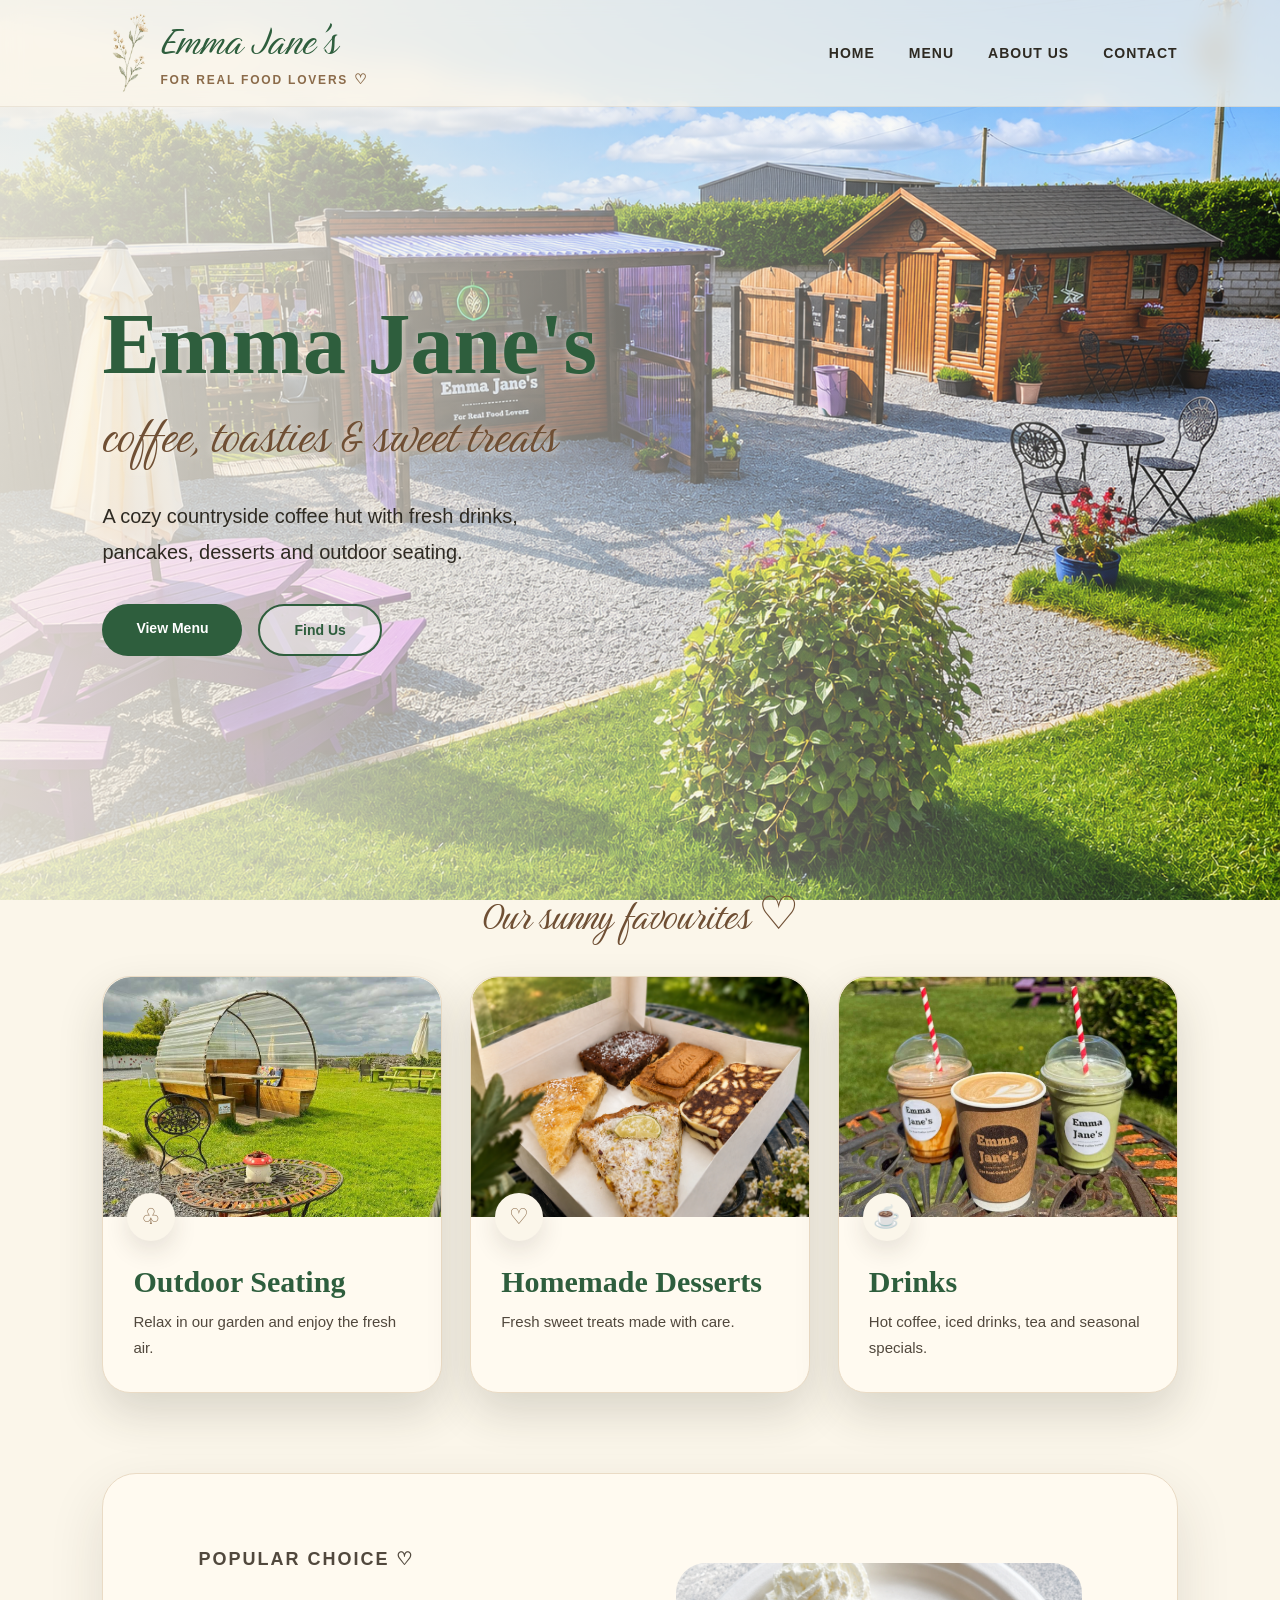
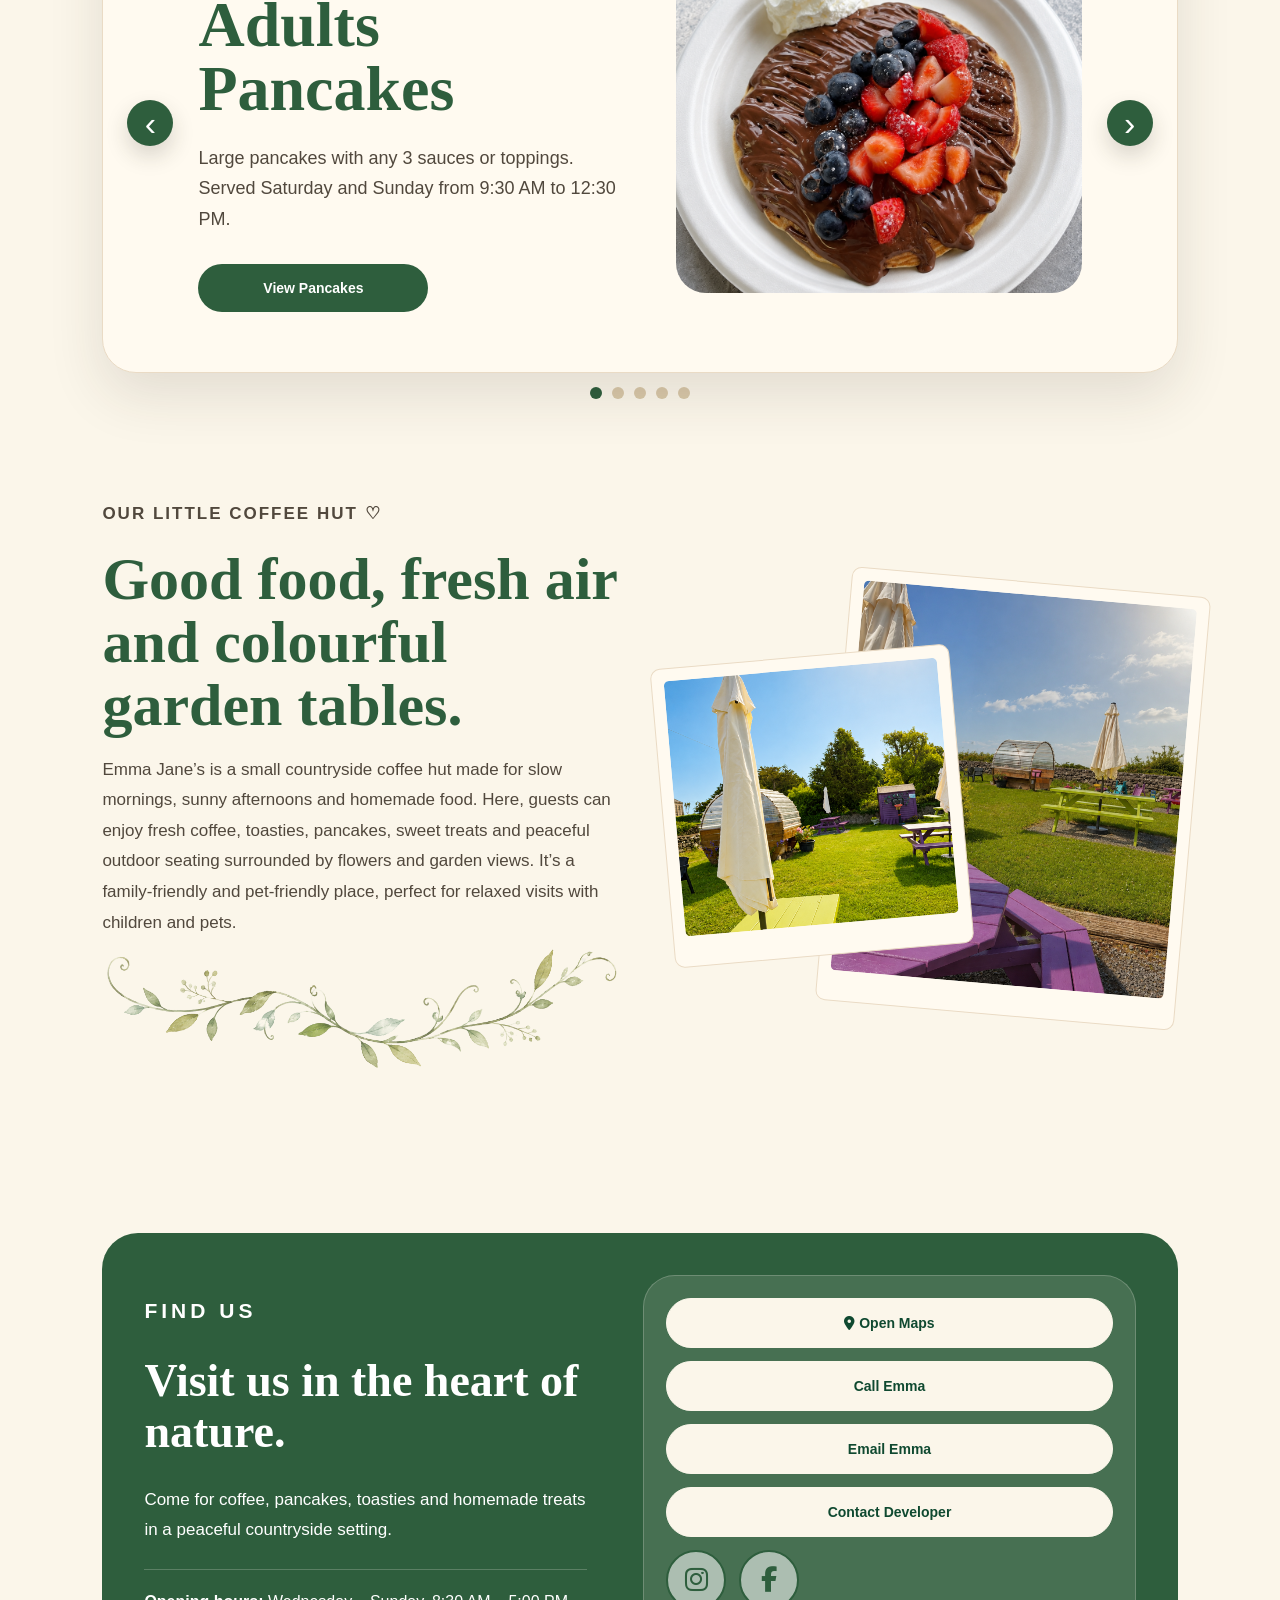
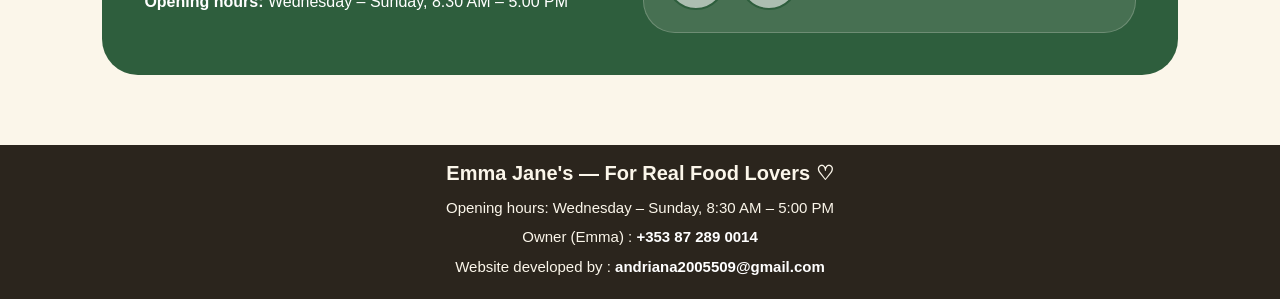
==== commit da9ea930: "Fix scrapbook photo overflow on mobile" ====
--- a/index.html
+++ b/index.html
@@ -4,9 +4,10 @@
     <meta charset="UTF-8">
     <meta name="viewport" content="width=device-width, initial-scale=1.0">
 <link rel="stylesheet" href="https://cdnjs.cloudflare.com/ajax/libs/font-awesome/6.5.2/css/all.min.css">
-    <title>Emma Jane's Coffee Hut | Coffee, Toasties & Sweet Treats</title>
+   <link rel="shortcut icon" href="/favicon.png">
+<title>Emma Jane's Coffee Hut | Coffee, Toasties & Sweet Treats</title>
     <meta name="description" content="Emma Jane's Coffee Hut with coffee, toasties, pancakes, cakes, outdoor seating, vegan and gluten free treats.">
-<link rel="icon" type="image/png" href="./assets/images/hero/favicon.png">
+
     <link rel="stylesheet" href="assets/css/style.css">
     <link rel="stylesheet" href="assets/css/home.css">
 </head>
--- a/assets/css/home.css
+++ b/assets/css/home.css
@@ -177,16 +177,28 @@
     overflow: hidden;
 }
 
+.popular-carousel-inner {
+    overflow: hidden;
+    position: relative;
+}
+
 .popular-slide {
     position: absolute;
     inset: 0;
+
     opacity: 0;
+    transform: translateX(100%);
+
+  transition:
+    transform 0.9s cubic-bezier(0.22, 1, 0.36, 1),
+    opacity 0.9s ease;
     pointer-events: none;
-    transition: opacity 0.6s ease;
 }
 
 .popular-slide.active {
     opacity: 1;
+    transform: translateX(0);
+
     pointer-events: auto;
 }
 
@@ -389,6 +401,8 @@
     grid-template-columns: 1fr 1fr;
     gap: 40px;
     align-items: center;
+      margin-top: -80px;
+    
 }
 .intro-text {
     position: relative;
@@ -456,7 +470,7 @@
 .photo-left {
     left: -20px;
     top: 145px;
-    width: 300px;
+    width: 00px;
     height: 330px;
     transform: rotate(-5deg);
     z-index: 4;
@@ -471,19 +485,7 @@
     z-index: 2;
 }
 
-.photo-left::before,
-.photo-right::before {
-    content: "";
-    position: absolute;
-    top: -17px;
-    left: 50%;
-    width: 96px;
-    height: 32px;
-    background: rgba(229, 202, 150, 0.72);
-    border-radius: 4px;
-    transform: translateX(-50%) rotate(-4deg);
-    z-index: 5;
-}
+
 
 .photo-right::before {
     transform: translateX(-50%) rotate(7deg);
@@ -1021,7 +1023,7 @@
 
 @media (max-width: 600px) {
     #about {
-    scroll-margin-top: 120px;
+    scroll-margin-top: 110px;
 }
 
 #contact {
@@ -1217,23 +1219,7 @@
     margin-bottom: 30px;
 }
 
-.story-button-wrap {
-    position: relative;
-    display: flex;
-    gap: 14px;
-    flex-wrap: nowrap;
-    align-items: center;
-    margin-top: 0;
-    padding-bottom: 95px;
-}
-
-.story-button-wrap .btn {
-    min-width: 0;
-    flex: 1;
-    padding-left: 14px;
-    padding-right: 14px;
-    white-space: nowrap;
-}
+
 
 
 
@@ -1250,8 +1236,8 @@
 .photo-left {
     left: 2%;
     top: 130px;
-    width: 47%;
-    height: 300px;
+    width: 7%;
+    height: 400px;
     transform: rotate(-5deg);
     z-index: 4;
 }
@@ -1369,27 +1355,9 @@
         width: 100%;
         max-width: 100%;
         height: 560px;
-        overflow: hidden;
         margin-top: 10px;
     }
 
-    .photo-left {
-        left: 3%;
-        top: 80px;
-        width: 46%;
-        height: 280px;
-        transform: rotate(-5deg);
-        z-index: 4;
-    }
-
-    .photo-right {
-        right: 3%;
-        top: 145px;
-        width: 58%;
-        height: 390px;
-        transform: rotate(5deg);
-        z-index: 2;
-    }
 
     .scrapbook-photo img {
         width: 100%;
@@ -1681,26 +1649,25 @@
         width: 100%;
         max-width: 100%;
         height: 560px;
-        overflow: hidden;
         margin-top: 10px;
     }
 
     .photo-left {
         left: 3%;
-        top: 80px;
-        width: 46%;
-        height: 280px;
+        top: 220px;
+        width: 66%;
+        height: 390px;
         transform: rotate(-5deg);
-        z-index: 4;
+        z-index: 2;
     }
 
     .photo-right {
         right: 3%;
-        top: 145px;
+        top: 40px;
         width: 58%;
-        height: 390px;
+        height: 290px;
         transform: rotate(5deg);
-        z-index: 2;
+        z-index: 4;
     }
 }
 @media (min-width: 900px) and (max-width: 1200px) {
@@ -1748,31 +1715,12 @@
         overflow: hidden;
     }
 
-    .photo-left {
-        left: 6%;
-        top: 120px;
-        width: 42%;
-        height: 340px;
-    }
-
-    .photo-right {
-        right: 6%;
-        top: 180px;
-        width: 56%;
-        height: 450px;
-    }
+    
 }
 @media (max-width: 1200px) {
 
-    .photo-left {
-        top: 40px !important;
-    }
-
-    .photo-right {
-        top: 100px !important;
-    }
      .location {
-        margin-top: -10px;   
+        margin-top: 50px;   
         margin-bottom: 40px;
     }
 }
@@ -1818,21 +1766,16 @@
 }
 @media (max-width: 600px) {
 
-    /* ❌ прибираємо стрілки */
+    
     .carousel-btn {
         display: none !important;
     }
 
-    /* 👀 даємо “peek” наступного слайду */
-    .popular-carousel-inner {
-        overflow: hidden;
-        position: relative;
-    }
-
+   .popular-carousel-inner {
+    touch-action: pan-y;
+}
     .popular-slide {
-        width: 88%;
-        left: 6%;
-        border-radius: 24px;
+        transition: opacity 0.5s ease;
     }
 
     .popular-content {
@@ -1845,7 +1788,7 @@
         height: 260px;
     }
 
-    /* 🧠 підказка що можна свайпати */
+    
     .popular-carousel-inner::after {
         content: "Swipe ← →";
         position: absolute;
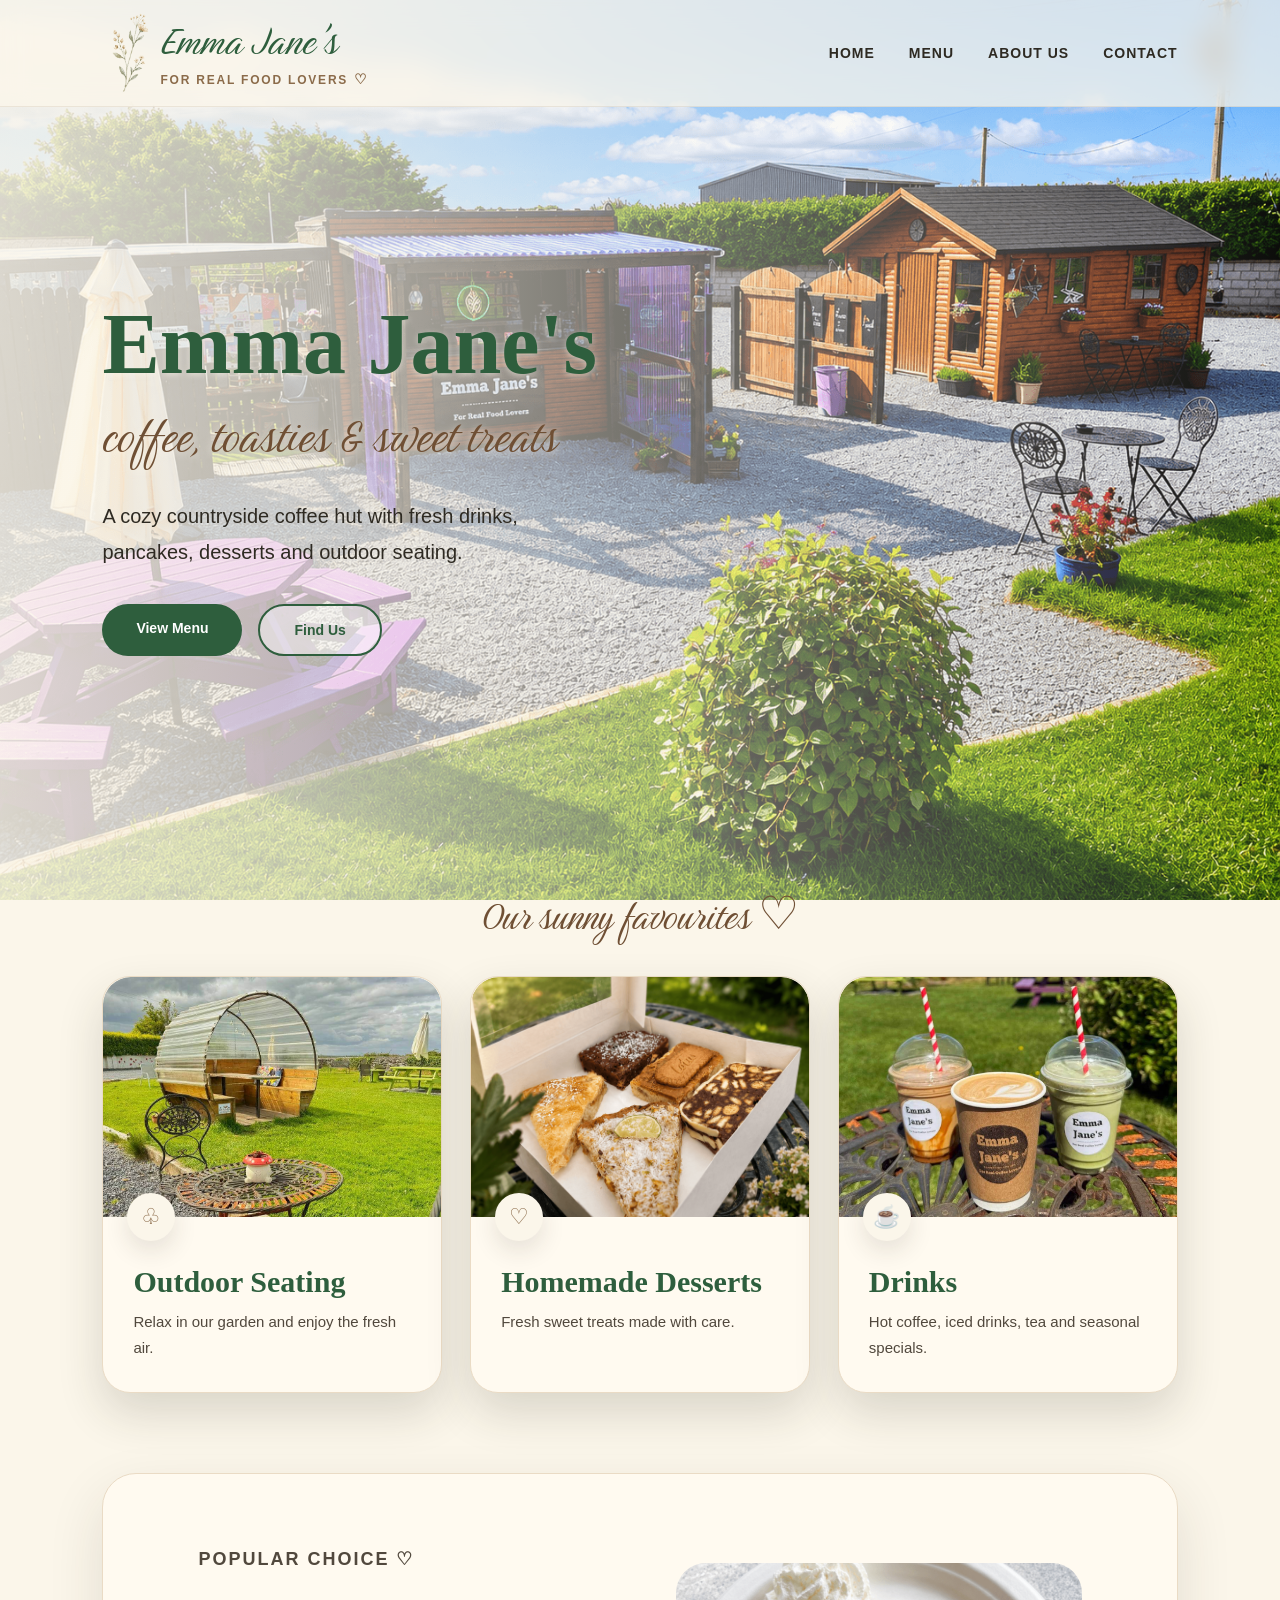
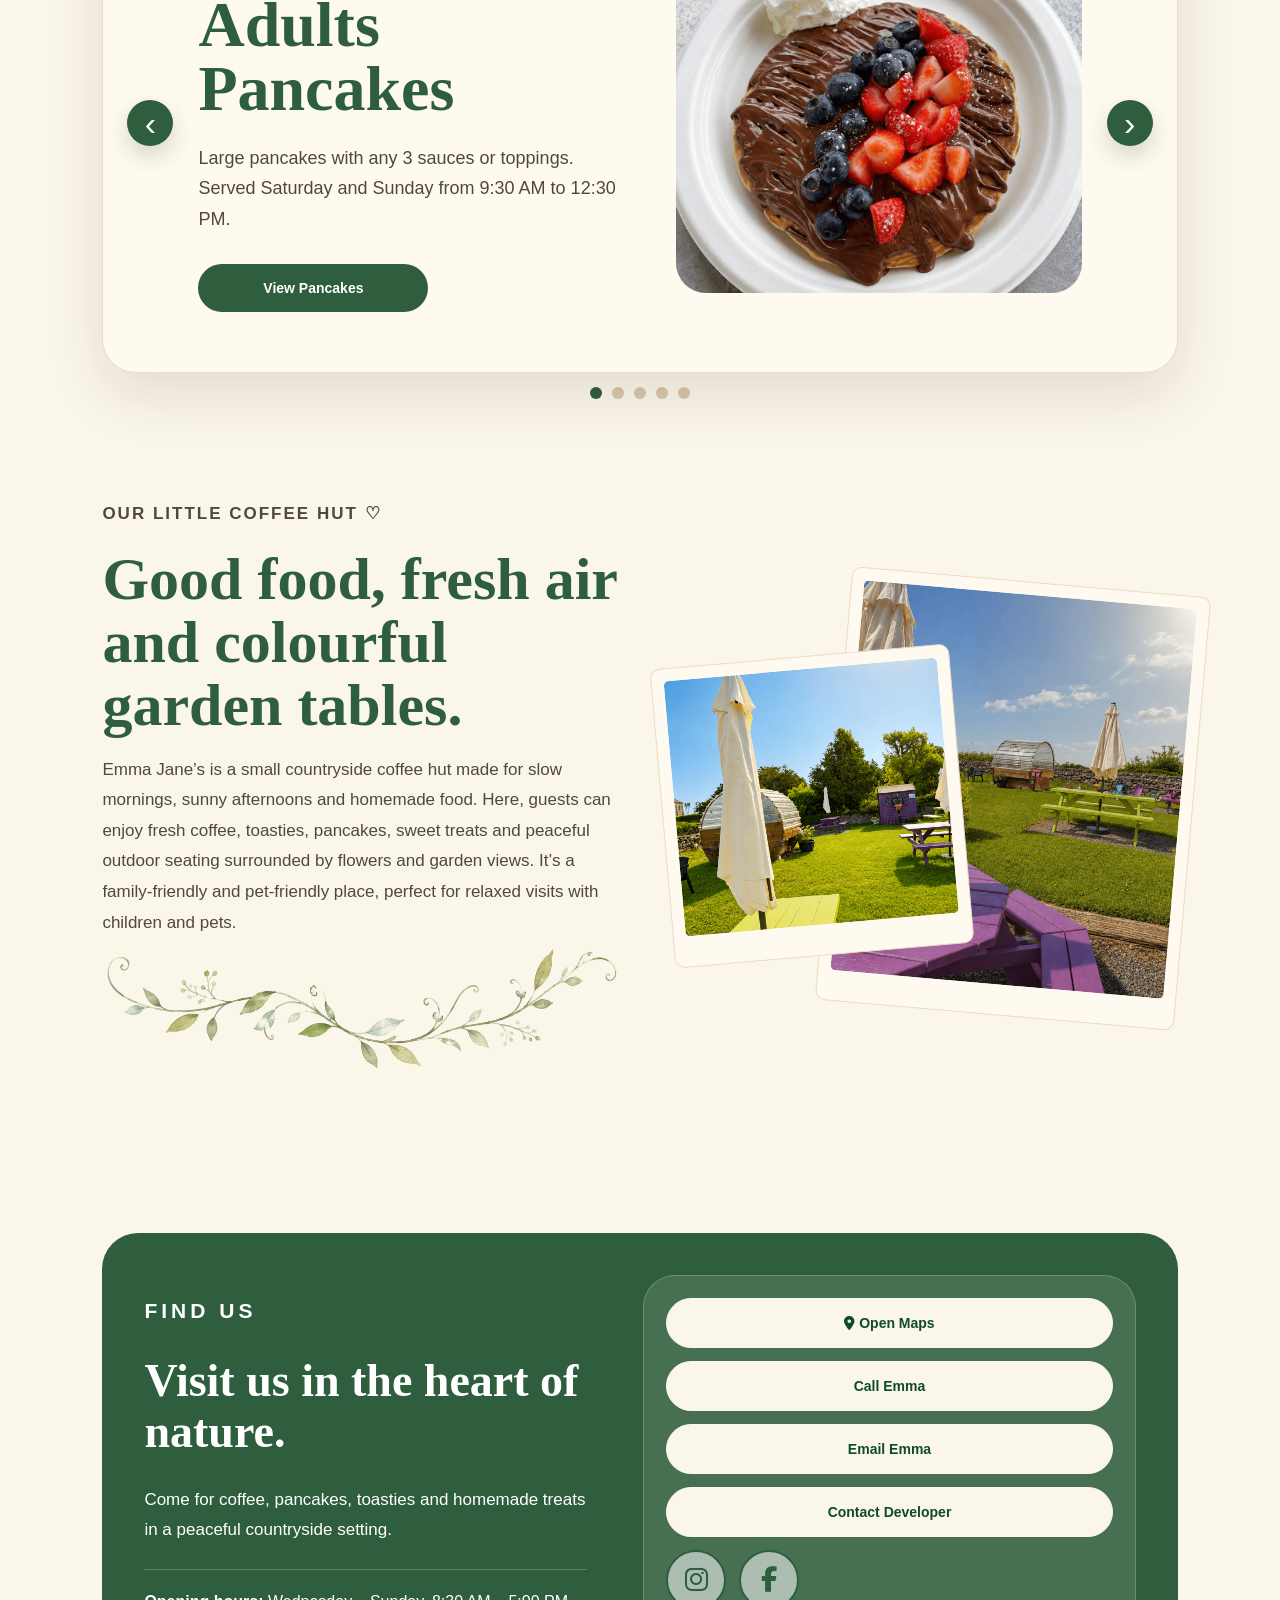
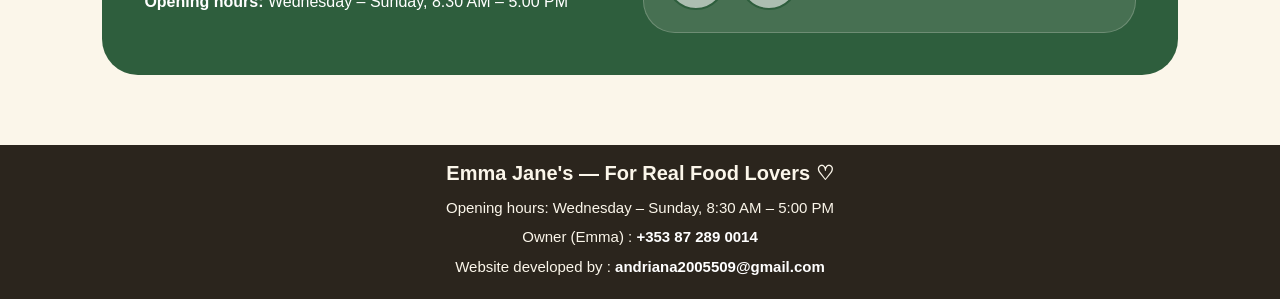
==== commit be9f9d70: "Update SEO meta tags" ====
--- a/index.html
+++ b/index.html
@@ -4,10 +4,30 @@
     <meta charset="UTF-8">
     <meta name="viewport" content="width=device-width, initial-scale=1.0">
 <link rel="stylesheet" href="https://cdnjs.cloudflare.com/ajax/libs/font-awesome/6.5.2/css/all.min.css">
-   <link rel="shortcut icon" href="/favicon.png">
+<link rel="icon" type="image/png" sizes="32x32"
+href="https://andr-v-baz.github.io/emma-janes-cafe-menu/favicon-32.png">
+
+<link rel="icon" type="image/png" sizes="192x192"
+href="https://andr-v-baz.github.io/emma-janes-cafe-menu/favicon.png">
+
+<link rel="shortcut icon"
+href="https://andr-v-baz.github.io/emma-janes-cafe-menu/favicon-32.png">
+
+<link rel="apple-touch-icon" sizes="180x180"
+href="https://andr-v-baz.github.io/emma-janes-cafe-menu/favicon.png">
 <title>Emma Jane's Coffee Hut | Coffee, Toasties & Sweet Treats</title>
-    <meta name="description" content="Emma Jane's Coffee Hut with coffee, toasties, pancakes, cakes, outdoor seating, vegan and gluten free treats.">
-
+
+<meta name="description"
+content="Emma Jane's Coffee Hut with coffee, toasties, pancakes, cakes, outdoor seating, vegan and gluten-free treats.">
+
+<meta property="og:title"
+content="Emma Jane's Coffee Hut">
+<meta property="og:url" content="https://andr-v-baz.github.io/emma-janes-cafe-menu/">
+<meta property="og:description"
+content="Coffee, pancakes, toasties & sweet treats.">
+
+<meta property="og:image"
+content="https://andr-v-baz.github.io/emma-janes-cafe-menu/favicon.png">
     <link rel="stylesheet" href="assets/css/style.css">
     <link rel="stylesheet" href="assets/css/home.css">
 </head>
--- a/assets/css/home.css
+++ b/assets/css/home.css
@@ -470,7 +470,7 @@
 .photo-left {
     left: -20px;
     top: 145px;
-    width: 00px;
+    width: 300px;
     height: 330px;
     transform: rotate(-5deg);
     z-index: 4;
@@ -854,8 +854,9 @@
     }
 
     .popular-carousel {
-        width: 90%;
-    }
+    width: 84%;
+    margin: 60px auto;
+}
 
     .popular-carousel-inner {
         min-height: 650px;
@@ -1607,7 +1608,27 @@
         height: 430px;
     }
 }
-
+@media (max-width: 1200px) {
+
+    .popular-carousel {
+        margin-bottom: 50px;
+    }
+
+    .intro {
+        margin-top: 50px;
+    }
+      .photo-left {
+        top: 30px;
+    }
+
+    .photo-right {
+        top: 180px;
+    }
+     #about {
+    scroll-margin-top: 60px;
+}
+
+}
 /* Up to 600px: mobile layout */
 @media (max-width: 600px) {
     body {
@@ -1654,7 +1675,7 @@
 
     .photo-left {
         left: 3%;
-        top: 220px;
+        top: 200px;
         width: 66%;
         height: 390px;
         transform: rotate(-5deg);
@@ -1663,7 +1684,7 @@
 
     .photo-right {
         right: 3%;
-        top: 40px;
+        top: 50px;
         width: 58%;
         height: 290px;
         transform: rotate(5deg);
@@ -1764,6 +1785,7 @@
         margin: 0 auto;
     }
 }
+
 @media (max-width: 600px) {
 
     
@@ -1807,3 +1829,8 @@
         pointer-events: none;
     }
 }
+@media (max-width: 600px) {
+    #about {
+        scroll-margin-top: 130px;
+    }
+}
